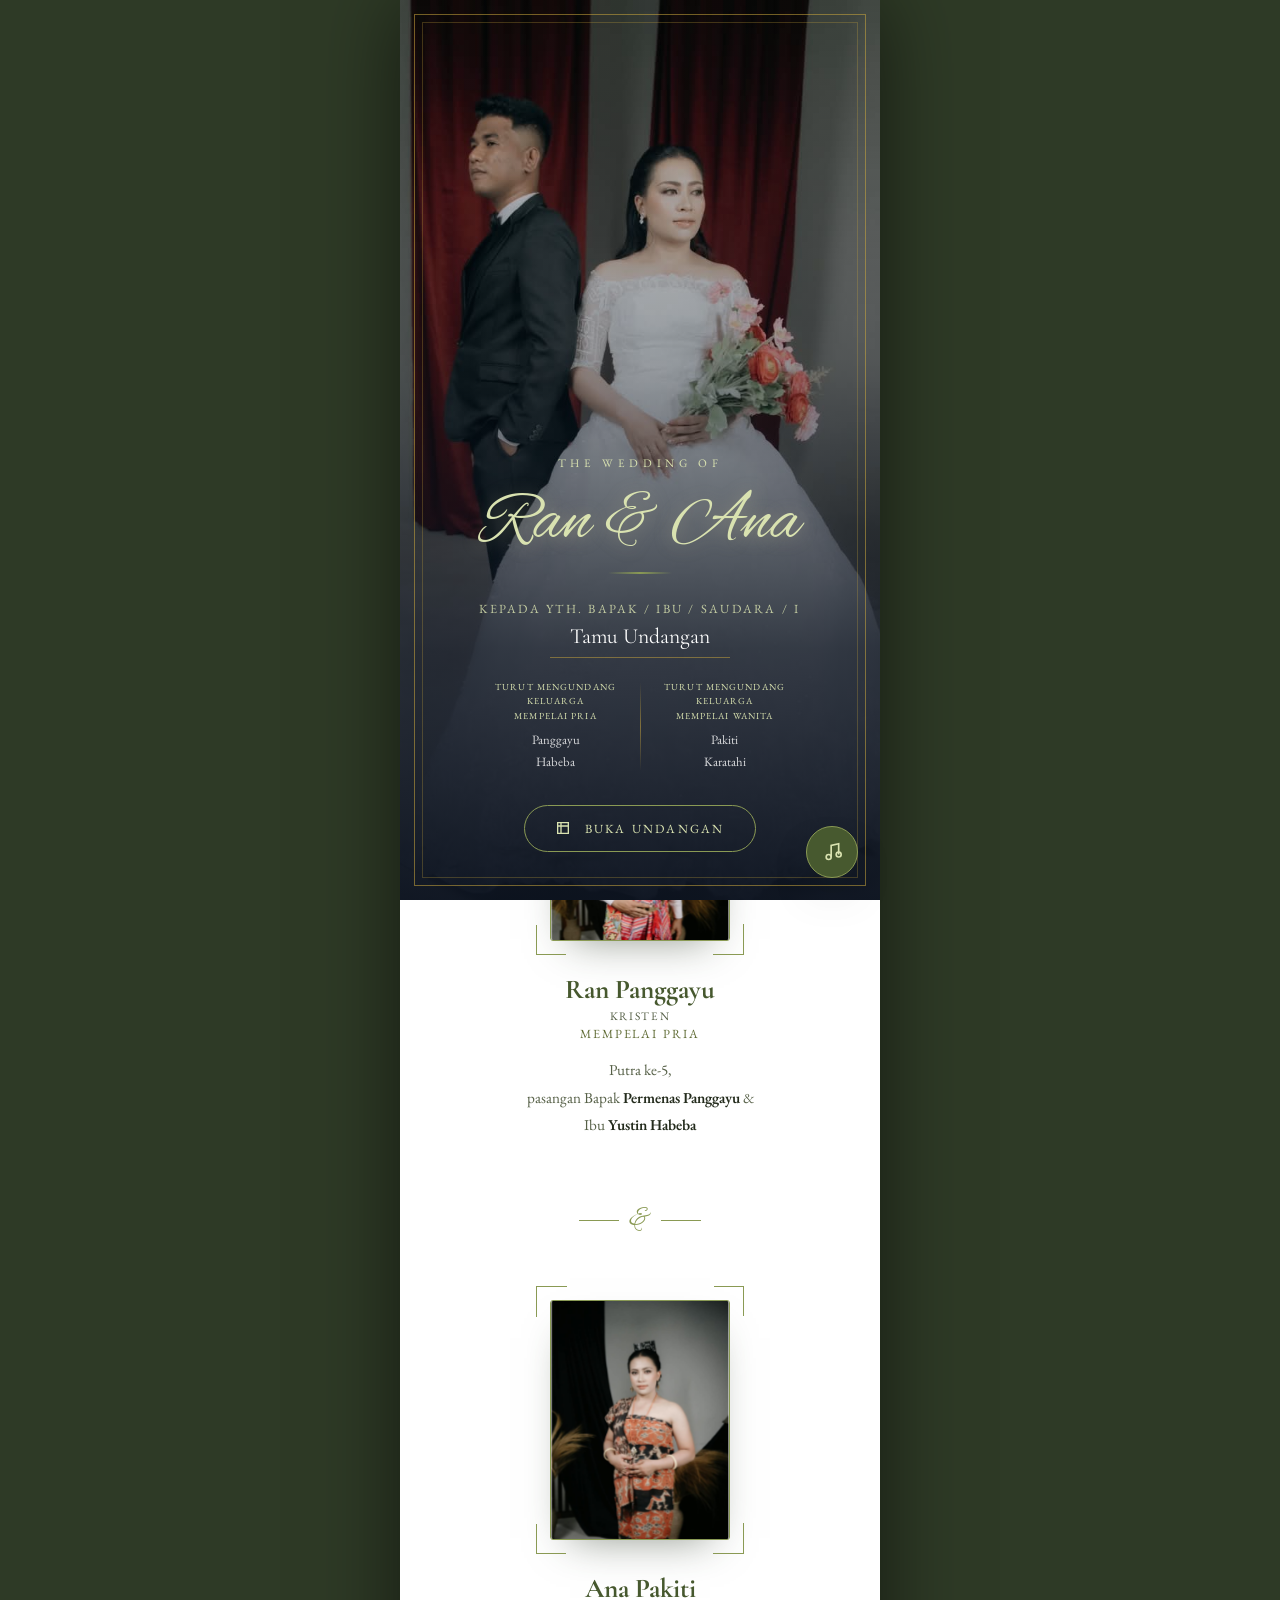
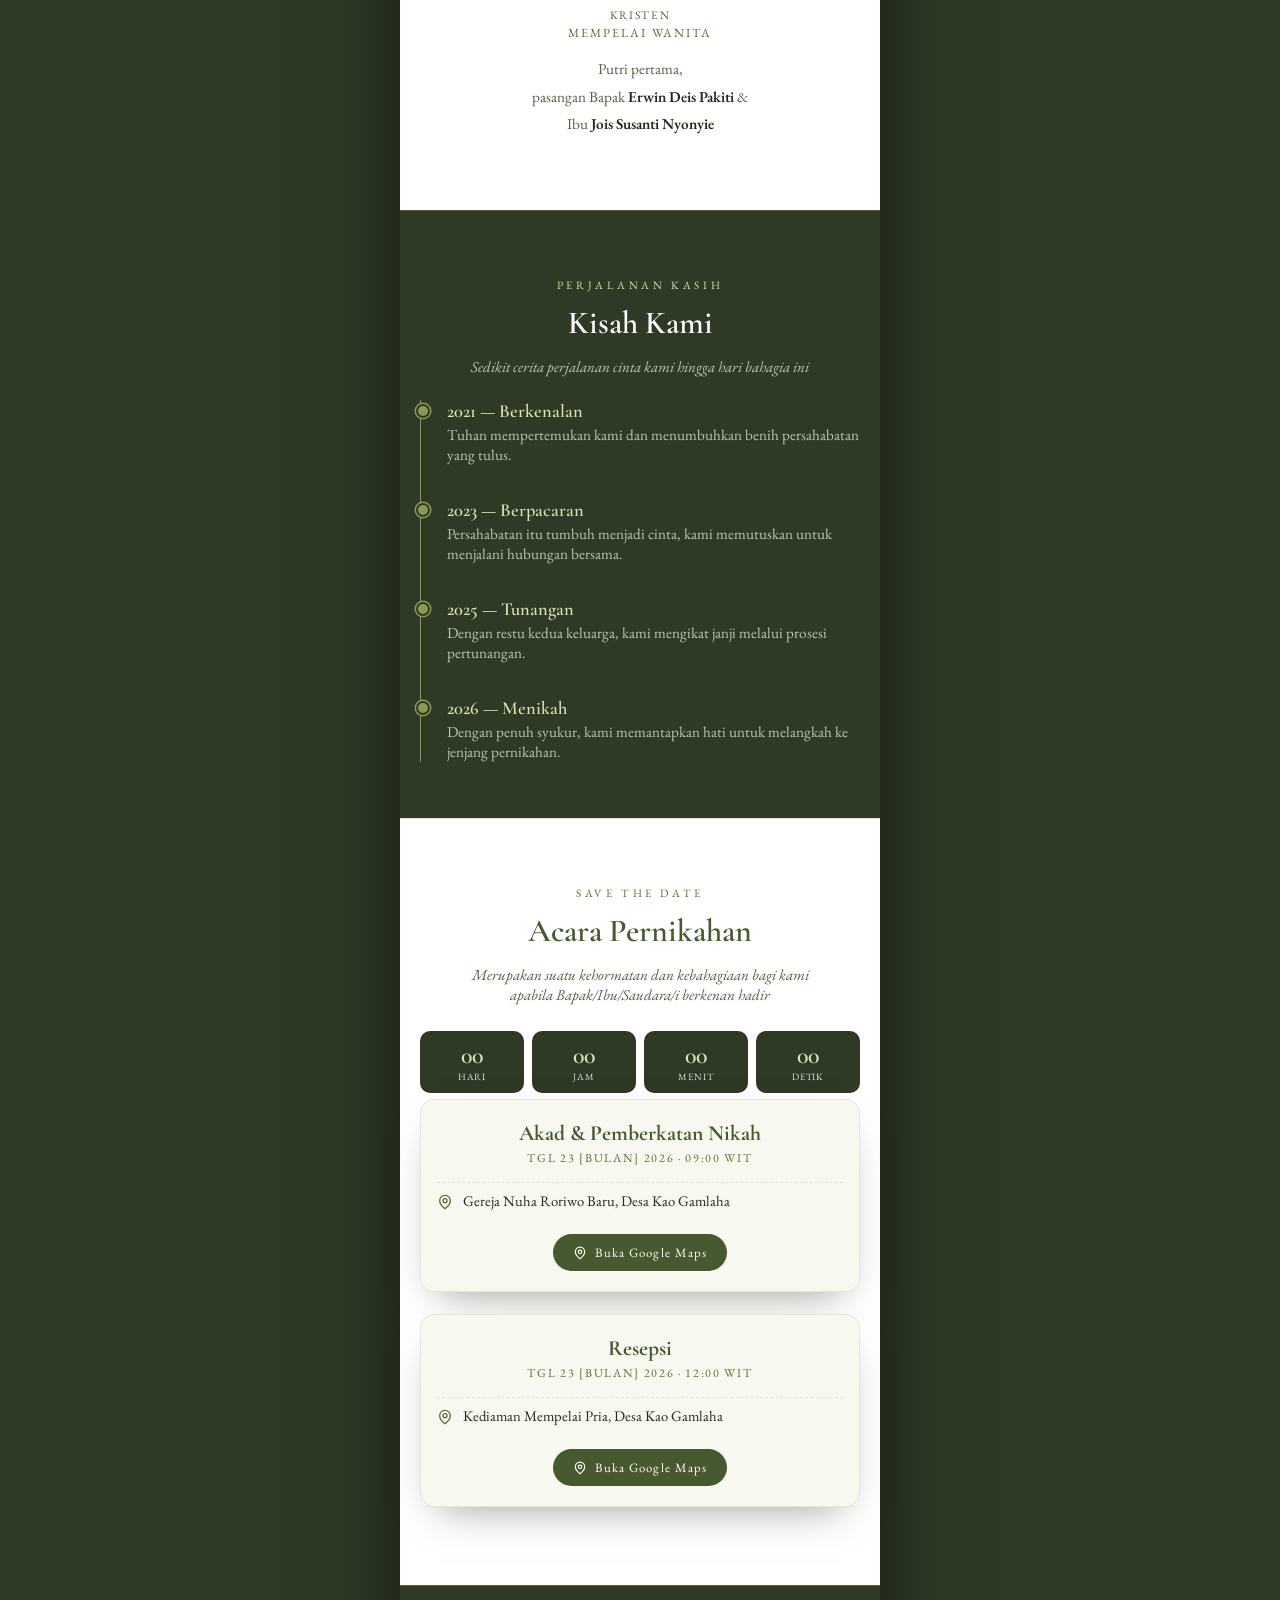
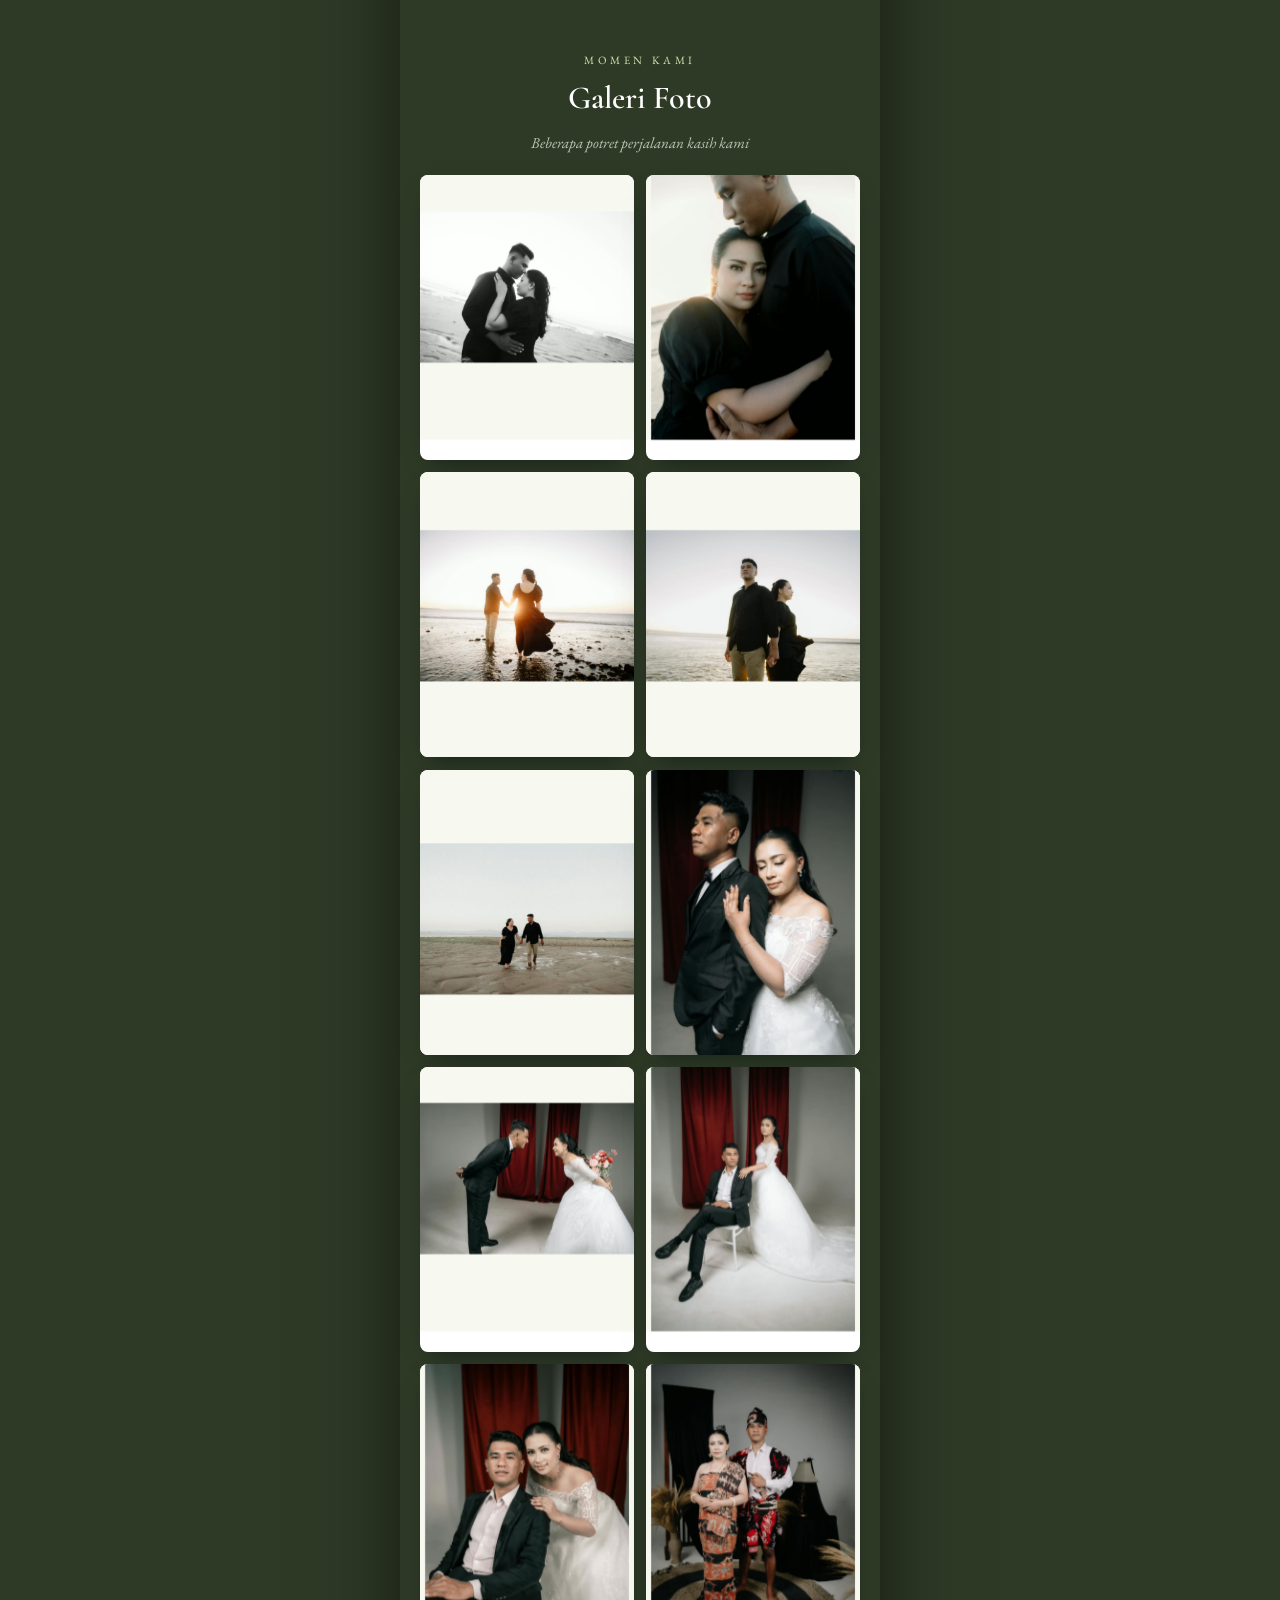
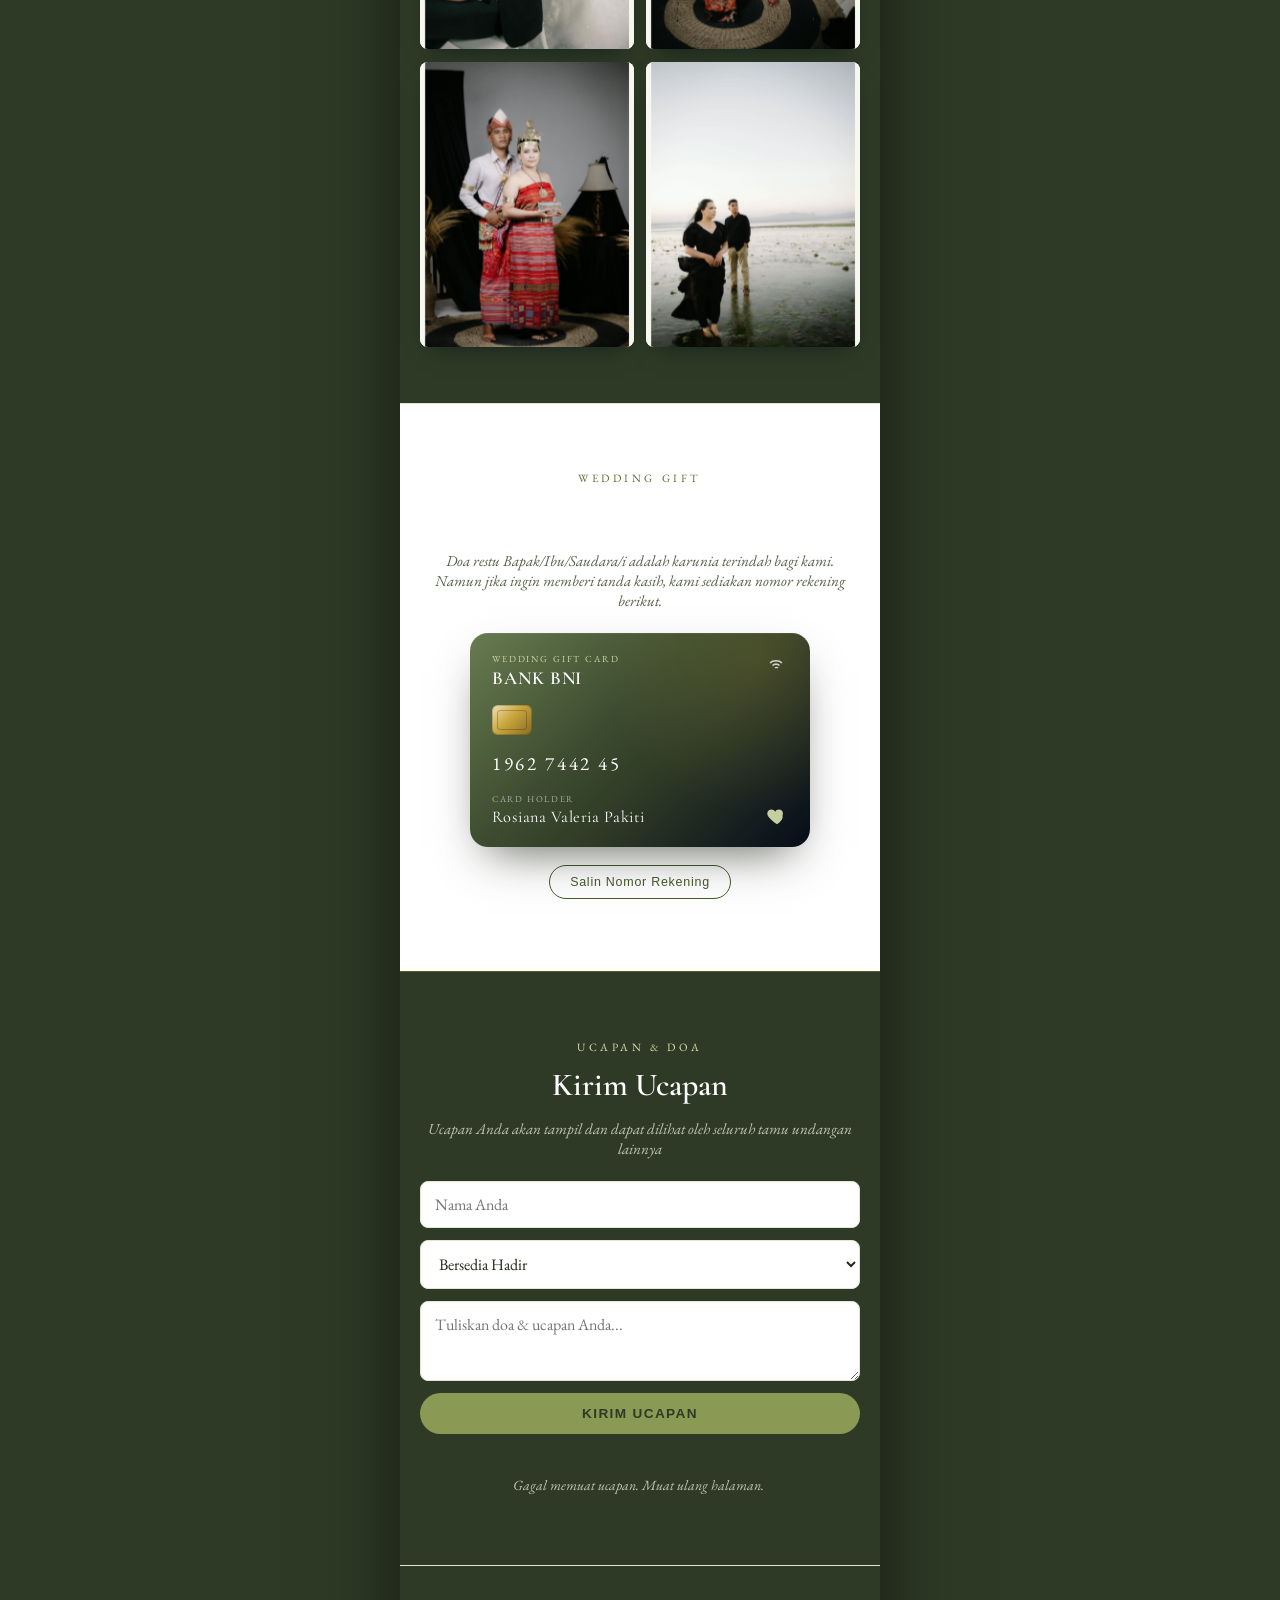
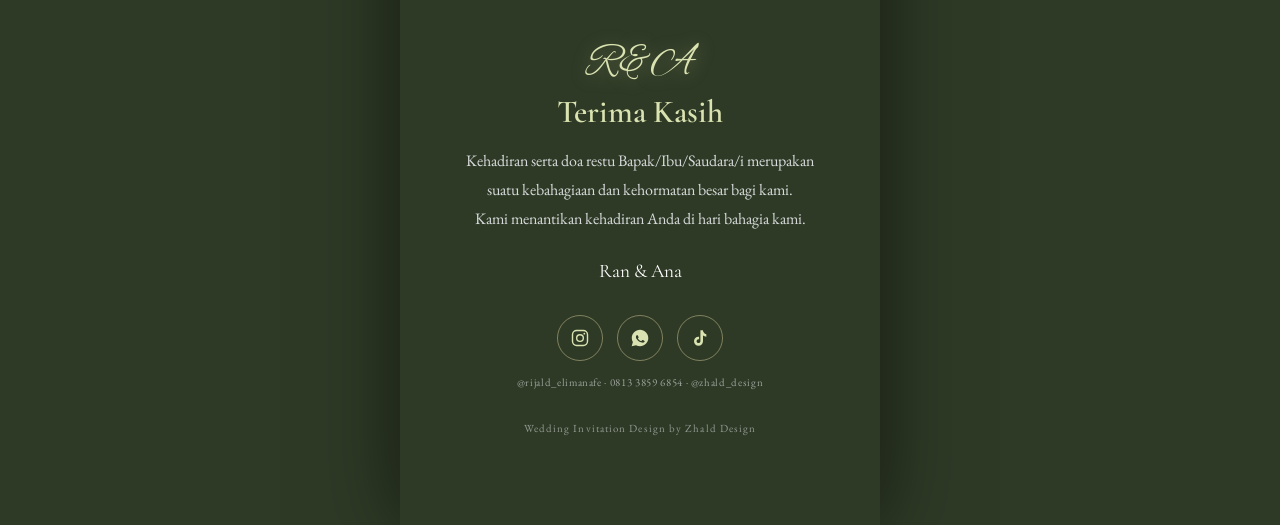
==== index.html @ 643b8c8d "Add files via upload" ====
<!DOCTYPE html>
<html lang="id">
<head>
<meta charset="UTF-8">
<meta name="viewport" content="width=device-width, initial-scale=1, maximum-scale=1">
<title>The Wedding of Ran &amp; Ana</title>
<meta name="description" content="Undangan Pernikahan Digital Ran Panggayu &amp; Ana Pakiti">
<link rel="preconnect" href="https://fonts.googleapis.com">
<link rel="preconnect" href="https://fonts.gstatic.com" crossorigin>
<link href="https://fonts.googleapis.com/css2?family=Cormorant+Garamond:wght@500;600;700&family=EB+Garamond:ital,wght@0,400;0,500;1,400&family=Alex+Brush&display=swap" rel="stylesheet">
<link rel="stylesheet" href="style.css">
</head>
<body class="locked">

  <!-- ============ SNOW OVERLAY ============ -->
  <canvas id="snow-canvas"></canvas>

  <!-- ============ CURTAIN ============ -->
  <div class="curtain-panel" id="curtain-left"></div>
  <div class="curtain-panel" id="curtain-right"></div>

  <!-- ============ COVER / OPENING SCREEN ============ -->
  <div id="cover">
    <div class="cover-scrim"></div>
    <div class="cover-inner">
      <div class="cover-eyebrow">The Wedding Of</div>
      <div class="cover-monogram">Ran &amp; Ana</div>
      <div class="hairline"></div>
      <div class="cover-guest-label">Kepada Yth. Bapak / Ibu / Saudara / i</div>
      <div class="cover-guest-name" id="guestName">Tamu Undangan</div>

      <div class="cover-family-invite">
        <div class="fam-col">
          <span class="fam-col-title">Turut Mengundang Keluarga<br>Mempelai Pria</span>
          <ol>
            <li>Panggayu</li>
            <li>Habeba</li>
          </ol>
        </div>
        <div class="fam-divider"></div>
        <div class="fam-col">
          <span class="fam-col-title">Turut Mengundang Keluarga<br>Mempelai Wanita</span>
          <ol>
            <li>Pakiti</li>
            <li>Karatahi</li>
          </ol>
        </div>
      </div>

      <button class="btn-open" id="openBtn" type="button">
        <svg width="16" height="16" viewBox="0 0 24 24" fill="none" stroke="currentColor" stroke-width="2"><path d="M4 4h16v16H4z"/><path d="M4 9h16M9 4v16"/></svg>
        Buka Undangan
      </button>
    </div>
  </div>

  <!-- ============ MAIN INVITATION ============ -->
  <audio id="bgMusic" loop preload="auto" playsinline>
    <source src="Richard Marx - Right Here Waiting _ Lirik Terjemahan.mp3" type="audio/mpeg">
  </audio>

  <button id="musicToggle" type="button" aria-label="Putar / jeda musik">
    <svg id="musicIcon" width="20" height="20" viewBox="0 0 24 24" fill="none" stroke="currentColor" stroke-width="2"><circle cx="8" cy="18" r="3"/><path d="M11 18V4l9-2v13"/><circle cx="20" cy="15" r="3"/></svg>
  </button>

  <div class="stage">

    <!-- QUOTE -->
    <section id="quote">
      <div class="cover-monogram reveal">R&amp;A</div>
      <div class="verse-frame reveal reveal-delay-1">
        <p class="verse">"Kasih yang sejati bertumbuh dari kesabaran, dijaga dengan kesetiaan,<br>
        dan dirayakan bersama dalam suka maupun duka."</p>
        <div class="verse-ref">— 1 Korintus 13 (parafrase)</div>
      </div>
    </section>

    <!-- COUPLE -->
    <section id="couple">
      <p class="eyebrow reveal" style="text-align:center">Mempelai</p>
      <h2 class="section-title reveal">Kami Yang Berbahagia</h2>
      <p class="section-kicker reveal reveal-delay-1">Dengan penuh syukur, kami mengundang Bapak/Ibu/Saudara/i<br>untuk hadir merayakan hari kasih kami</p>

      <div class="couple-grid">
        <div class="couple-card reveal">
          <div class="couple-photo-frame corner-frame">
            <span class="cf-tr"></span><span class="cf-bl"></span>
            <div class="couple-photo-inner">
              <img class="couple-photo parallax-img" src="assets/images/Mempelai_Pria.jpg" alt="Foto Ran Panggayu">
            </div>
          </div>
          <h3 class="couple-name">Ran Panggayu</h3>
          <div class="couple-religion">Kristen</div>
          <div class="couple-role">Mempelai Pria</div>
          <p class="couple-meta">
            Putra ke-5,<br>
            pasangan Bapak <b>Permenas Panggayu</b> &amp;<br>
            Ibu <b>Yustin Habeba</b>
          </p>
        </div>

        <div class="couple-divider"><span class="line"></span>&amp;<span class="line"></span></div>

        <div class="couple-card reveal reveal-delay-1">
          <div class="couple-photo-frame corner-frame">
            <span class="cf-tr"></span><span class="cf-bl"></span>
            <div class="couple-photo-inner">
              <img class="couple-photo parallax-img" src="assets/images/Mempelai_Wanita.jpg" alt="Foto Ana Pakiti">
            </div>
          </div>
          <h3 class="couple-name">Ana Pakiti</h3>
          <div class="couple-religion">Kristen</div>
          <div class="couple-role">Mempelai Wanita</div>
          <p class="couple-meta">
            Putri pertama,<br>
            pasangan Bapak <b>Erwin Deis Pakiti</b> &amp;<br>
            Ibu <b>Jois Susanti Nyonyie</b>
          </p>
        </div>
      </div>
    </section>

    <!-- LOVE STORY -->
    <section class="alt" id="story">
      <p class="eyebrow reveal" style="text-align:center">Perjalanan Kasih</p>
      <h2 class="section-title reveal">Kisah Kami</h2>
      <p class="section-kicker reveal reveal-delay-1">Sedikit cerita perjalanan cinta kami hingga hari bahagia ini</p>
      <div class="timeline">
        <div class="timeline-item reveal">
          <div class="timeline-year">2021 — Berkenalan</div>
          <div class="timeline-text">Tuhan mempertemukan kami dan menumbuhkan benih persahabatan yang tulus.</div>
        </div>
        <div class="timeline-item reveal">
          <div class="timeline-year">2023 — Berpacaran</div>
          <div class="timeline-text">Persahabatan itu tumbuh menjadi cinta, kami memutuskan untuk menjalani hubungan bersama.</div>
        </div>
        <div class="timeline-item reveal">
          <div class="timeline-year">2025 — Tunangan</div>
          <div class="timeline-text">Dengan restu kedua keluarga, kami mengikat janji melalui prosesi pertunangan.</div>
        </div>
        <div class="timeline-item reveal">
          <div class="timeline-year">2026 — Menikah</div>
          <div class="timeline-text">Dengan penuh syukur, kami memantapkan hati untuk melangkah ke jenjang pernikahan.</div>
        </div>
      </div>
    </section>

    <!-- EVENTS -->
    <section id="events">
      <p class="eyebrow reveal" style="text-align:center">Save The Date</p>
      <h2 class="section-title reveal">Acara Pernikahan</h2>
      <p class="section-kicker reveal reveal-delay-1">Merupakan suatu kehormatan dan kebahagiaan bagi kami<br>apabila Bapak/Ibu/Saudara/i berkenan hadir</p>

      <div class="countdown" id="countdown">
        <div class="cd-box"><div class="num" id="cd-days">00</div><div class="lbl">Hari</div></div>
        <div class="cd-box"><div class="num" id="cd-hours">00</div><div class="lbl">Jam</div></div>
        <div class="cd-box"><div class="num" id="cd-mins">00</div><div class="lbl">Menit</div></div>
        <div class="cd-box"><div class="num" id="cd-secs">00</div><div class="lbl">Detik</div></div>
      </div>

      <div class="event-card reveal">
        <h3>Akad &amp; Pemberkatan Nikah</h3>
        <div class="event-sub">Tgl 23 [Bulan] 2026 · 09:00 WIT</div>
        <div class="event-row">
          <svg width="16" height="16" viewBox="0 0 24 24" fill="none" stroke="currentColor" stroke-width="2"><path d="M20 10c0 6-8 12-8 12S4 16 4 10a8 8 0 0116 0z"/><circle cx="12" cy="10" r="3"/></svg>
          <span>Gereja Nuha Roriwo Baru, Desa Kao Gamlaha</span>
        </div>
        <a class="btn-maps" id="mapsPemberkatan" href="https://www.google.com/maps/search/?api=1&query=Gereja+Nuha+Roriwo+Baru+Gamlaha" target="_blank" rel="noopener">
          <svg width="14" height="14" viewBox="0 0 24 24" fill="none" stroke="currentColor" stroke-width="2"><path d="M20 10c0 6-8 12-8 12S4 16 4 10a8 8 0 0116 0z"/><circle cx="12" cy="10" r="3"/></svg>
          Buka Google Maps
        </a>
      </div>

      <div class="event-card reveal">
        <h3>Resepsi</h3>
        <div class="event-sub">Tgl 23 [Bulan] 2026 · 12:00 WIT</div>
        <div class="event-row">
          <svg width="16" height="16" viewBox="0 0 24 24" fill="none" stroke="currentColor" stroke-width="2"><path d="M20 10c0 6-8 12-8 12S4 16 4 10a8 8 0 0116 0z"/><circle cx="12" cy="10" r="3"/></svg>
          <span>Kediaman Mempelai Pria, Desa Kao Gamlaha</span>
        </div>
        <a class="btn-maps" id="mapsResepsi" href="https://www.google.com/maps/search/?api=1&query=Desa+Kao+Gamlaha" target="_blank" rel="noopener">
          <svg width="14" height="14" viewBox="0 0 24 24" fill="none" stroke="currentColor" stroke-width="2"><path d="M20 10c0 6-8 12-8 12S4 16 4 10a8 8 0 0116 0z"/><circle cx="12" cy="10" r="3"/></svg>
          Buka Google Maps
        </a>
      </div>
    </section>

    <!-- GALLERY -->
    <section class="alt" id="gallery">
      <p class="eyebrow reveal" style="text-align:center">Momen Kami</p>
      <h2 class="section-title reveal">Galeri Foto</h2>
      <p class="section-kicker reveal reveal-delay-1">Beberapa potret perjalanan kasih kami</p>
      <div class="gallery-grid" id="galleryGrid">
        <!-- populated by script.js from Foto1.jpg .. FotoN.jpg -->
      </div>
    </section>

    <div id="lightbox">
      <button class="lb-close" id="lbClose" aria-label="Tutup">&times;</button>
      <button class="lb-nav lb-prev" id="lbPrev" aria-label="Sebelumnya">&#8249;</button>
      <img id="lbImage" src="" alt="Foto prewedding">
      <button class="lb-nav lb-next" id="lbNext" aria-label="Berikutnya">&#8250;</button>
    </div>

    <!-- GIFT -->
    <section id="gift">
      <p class="eyebrow reveal" style="text-align:center">Wedding Gift</p>
      <h2 class="section-title reveal">Amplop Digital</h2>
      <p class="section-kicker reveal reveal-delay-1">Doa restu Bapak/Ibu/Saudara/i adalah karunia terindah bagi kami.<br>Namun jika ingin memberi tanda kasih, kami sediakan nomor rekening berikut.</p>

      <div class="gift-atm-wrap reveal">
        <div class="atm-card">
          <div class="atm-top">
            <div>
              <div class="atm-label">Wedding Gift Card</div>
              <div class="atm-bank">BANK BNI</div>
            </div>
            <svg class="atm-nfc" width="24" height="24" viewBox="0 0 24 24" fill="none" stroke="currentColor" stroke-width="1.6">
              <path d="M6 8c3-3 9-3 12 0M8.5 10.5c1.8-1.8 5.2-1.8 7 0M11 13c.7-.7 2.3-.7 3 0"/>
            </svg>
          </div>
          <div class="atm-chip"></div>
          <div class="atm-number" id="rekWanita">1962 7442 45</div>
          <div class="atm-bottom">
            <div>
              <div class="atm-holder-label">Card Holder</div>
              <div class="atm-holder-name">Rosiana Valeria Pakiti</div>
            </div>
            <svg class="atm-heart" width="22" height="22" viewBox="0 0 24 24" fill="currentColor">
              <path d="M12 21s-7.5-4.6-10-9.2C.5 8.4 2.3 5 5.8 5c2 0 3.4 1 4.2 2.3C10.8 6 12.2 5 14.2 5c3.5 0 5.3 3.4 3.8 6.8C19.5 16.4 12 21 12 21z"/>
            </svg>
          </div>
        </div>
      </div>
      <div class="gift-copy-wrap">
        <button class="btn-copy" data-copy="1962744245">Salin Nomor Rekening</button>
      </div>
    </section>

    <!-- WISHES -->
    <section class="alt" id="wishes">
      <p class="eyebrow reveal" style="text-align:center">Ucapan &amp; Doa</p>
      <h2 class="section-title reveal">Kirim Ucapan</h2>
      <p class="section-kicker reveal reveal-delay-1">Ucapan Anda akan tampil dan dapat dilihat oleh seluruh tamu undangan lainnya</p>

      <form id="wishForm">
        <input type="text" id="wishName" placeholder="Nama Anda" required maxlength="60">
        <select id="wishStatus">
          <option value="Hadir">Bersedia Hadir</option>
          <option value="Tidak Hadir">Tidak Dapat Hadir</option>
          <option value="Ragu">Masih Ragu</option>
        </select>
        <textarea id="wishMessage" placeholder="Tuliskan doa & ucapan Anda..." required maxlength="500"></textarea>
        <button class="btn-send" type="submit" id="wishSubmitBtn">Kirim Ucapan</button>
      </form>

      <div id="wishList">
        <p class="wish-loading">Memuat ucapan...</p>
      </div>
    </section>

    <!-- CLOSING -->
    <section id="closing">
      <div class="cover-monogram reveal">R&amp;A</div>
      <h2 class="section-title reveal" style="color:var(--gold-bright)">Terima Kasih</h2>
      <p class="reveal">Kehadiran serta doa restu Bapak/Ibu/Saudara/i merupakan<br>
      suatu kebahagiaan dan kehormatan besar bagi kami.<br>
      Kami menantikan kehadiran Anda di hari bahagia kami.</p>
      <div class="closing-family reveal">Ran &amp; Ana</div>

      <div class="social-links reveal">
        <a class="social-btn" href="https://www.instagram.com/rijald_elimanafe" target="_blank" rel="noopener" aria-label="Instagram">
          <svg width="20" height="20" viewBox="0 0 24 24" fill="none" stroke="currentColor" stroke-width="1.7"><rect x="3" y="3" width="18" height="18" rx="5"/><circle cx="12" cy="12" r="4"/><circle cx="17.2" cy="6.8" r="1.1" fill="currentColor" stroke="none"/></svg>
        </a>
        <a class="social-btn" href="https://wa.me/6281338596854" target="_blank" rel="noopener" aria-label="WhatsApp">
          <svg width="20" height="20" viewBox="0 0 24 24" fill="currentColor"><path d="M12.04 2C6.58 2 2.13 6.45 2.13 11.91c0 1.75.46 3.45 1.32 4.95L2 22l5.29-1.39a9.9 9.9 0 004.75 1.21h.01c5.46 0 9.9-4.45 9.9-9.91C21.96 6.45 17.5 2 12.04 2zm5.8 14.14c-.24.68-1.4 1.32-1.93 1.4-.5.08-1.12.11-1.8-.11a10.6 10.6 0 01-1.9-.71c-1.9-.83-3.36-2.35-4.28-3.62-.5-.68-.85-1.5-.85-2.34 0-.82.42-1.5.86-1.94.2-.2.44-.24.6-.24h.44c.15 0 .35-.02.53.42.2.5.68 1.73.74 1.86.06.13.1.28.02.44-.08.16-.13.26-.26.4-.13.13-.27.3-.38.4-.13.13-.27.27-.12.53.15.26.68 1.1 1.46 1.79 1 .89 1.85 1.16 2.11 1.29.26.13.42.11.57-.07.16-.18.68-.79.86-1.06.18-.27.36-.22.6-.13.26.08 1.6.75 1.87.89.26.13.44.2.5.31.06.13.06.71-.18 1.39z"/></svg>
        </a>
        <a class="social-btn" href="https://www.tiktok.com/@zhald_design" target="_blank" rel="noopener" aria-label="TikTok">
          <svg width="20" height="20" viewBox="0 0 24 24" fill="currentColor"><path d="M16.6 5.5c-.7-.7-1.1-1.7-1.1-2.8h-3v13.1c0 1.3-1 2.3-2.3 2.3s-2.3-1-2.3-2.3 1-2.3 2.3-2.3c.2 0 .5 0 .7.1v-3.1c-.2 0-.5-.1-.7-.1-3 0-5.4 2.4-5.4 5.4S7.2 21.2 10.2 21.2s5.4-2.4 5.4-5.4V9.1c1.1.8 2.5 1.3 4 1.3V7.4c-1.1 0-2.1-.5-3-1.9z"/></svg>
        </a>
      </div>
      <div class="social-handle">@rijald_elimanafe · 0813 3859 6854 · @zhald_design</div>

      <div class="credit">Wedding Invitation Design by Zhald Design</div>
    </section>

  </div>

  <script src="script.js"></script>
</body>
</html>
---- style.css ----
/* =========================================================
   THE WEDDING OF RAN & ANA — SAGE GREEN & OLIVE THEME
   Design tokens
   ========================================================= */
:root{
  --navy-deep:     #2E3A26;
  --navy:          #47592F;
  --navy-mid:      #5C7143;
  --navy-line:     #8DA476;
  --navy-soft:     rgba(255,255,255,.08);
  --white:         #FFFFFF;
  --ivory:         #F7F9F1;
  --ivory-line:    #E1E8D2;
  --gold:          #8A9A54;
  --gold-bright:   #D9E2B0;
  --gold-deep:     #5F6B34;
  --ink:           #232B1C;
  --ink-soft:      #566047;
  --on-navy:       #F5F8EC;
  --on-navy-soft:  rgba(245,248,236,.72);
  --shadow:        0 18px 40px -20px rgba(46,58,38,.55);
  --shadow-navy:   0 20px 45px -18px rgba(20,26,14,.7);

  --font-display: 'Cormorant Garamond', serif;
  --font-body:    'EB Garamond', serif;
  --font-script:  'Alex Brush', cursive;

  --card-max: 480px;
}

*{ box-sizing:border-box; }
html{ scroll-behavior:smooth; }

body{
  margin:0;
  font-family:var(--font-body);
  color:var(--ink);
  background:var(--navy-deep);
  -webkit-font-smoothing:antialiased;
  overflow-x:hidden;
}

img{ max-width:100%; display:block; }

.stage{
  max-width:var(--card-max);
  margin:0 auto;
  position:relative;
  background:var(--white);
  min-height:100vh;
  box-shadow:0 0 80px rgba(0,0,0,.55);
}

/* Locks page scroll while cover/curtain is showing */
body.locked{ overflow:hidden; height:100vh; }

/* ---------------------------------------------------------
   Ornamental bits
   --------------------------------------------------------- */
.eyebrow{
  font-family:var(--font-body);
  letter-spacing:.32em;
  text-transform:uppercase;
  font-size:.7rem;
  color:var(--gold-deep);
}
section.alt .eyebrow{ color:var(--gold-bright); }
.hairline{
  width:64px; height:2px; margin:14px auto;
  background:linear-gradient(90deg,transparent,var(--gold),transparent);
}
.corner-frame{
  position:relative;
  padding:14px;
}
.corner-frame::before,
.corner-frame::after,
.corner-frame > .cf-tr,
.corner-frame > .cf-bl{
  content:"";
  position:absolute;
  width:30px; height:30px;
  border:1.5px solid var(--gold);
}
.corner-frame::before{ top:0; left:0; border-right:none; border-bottom:none; }
.corner-frame::after{ bottom:0; right:0; border-left:none; border-top:none; }
.corner-frame .cf-tr{ top:0; right:0; border-left:none; border-bottom:none; }
.corner-frame .cf-bl{ bottom:0; left:0; border-right:none; border-top:none; }

.section-title{
  font-family:var(--font-display);
  font-weight:600;
  font-size:2rem;
  text-align:center;
  color:var(--navy);
  margin:.2em 0;
}
section.alt .section-title{ color:var(--white); }
.section-kicker{
  text-align:center;
  font-family:var(--font-body);
  font-style:italic;
  color:var(--ink-soft);
  font-size:.95rem;
  margin-bottom:1.4rem;
}
section.alt .section-kicker{ color:var(--on-navy-soft); }

section{
  padding:64px 28px;
  position:relative;
  background:var(--white);
  border-top:1px solid var(--ivory-line);
}
section.alt{ background:var(--navy-deep); color:var(--on-navy); border-top:1px solid rgba(201,166,60,.3); }

/* =========================================================
   1. OPENING / COVER
   ========================================================= */
#cover{
  position:fixed; inset:0;
  z-index:60;
  max-width:var(--card-max);
  margin:0 auto;
  background:
    url('assets/images/Latar.jpg') center/cover no-repeat,
    radial-gradient(circle at 50% 20%, var(--navy-mid), var(--navy-deep) 70%);
  color:var(--white);
  display:flex; flex-direction:column; align-items:center; justify-content:flex-end;
  text-align:center;
  padding:40px 30px 56px;
  overflow:hidden;
}
/* darkens the lower portion of the photo so text stays legible */
.cover-scrim{
  position:absolute; inset:0; z-index:1;
  background:linear-gradient(180deg,
    rgba(6,13,26,.18) 0%,
    rgba(6,13,26,.4) 40%,
    rgba(6,13,26,.8) 72%,
    rgba(6,13,26,.94) 100%);
  pointer-events:none;
}
#cover::before{
  content:"";
  position:absolute; inset:14px;
  border:1px solid rgba(201,166,60,.55);
  pointer-events:none;
  z-index:2;
}
#cover::after{
  content:"";
  position:absolute; inset:22px;
  border:1px solid rgba(201,166,60,.28);
  pointer-events:none;
  z-index:2;
}
.cover-inner{ position:relative; z-index:3; }
.cover-eyebrow{
  letter-spacing:.4em; text-transform:uppercase;
  font-size:.72rem; color:var(--gold-bright);
  margin-bottom:18px;
}
.cover-monogram{
  font-family:var(--font-script);
  font-size:4.4rem;
  color:var(--gold-bright);
  line-height:1;
  margin:8px 0 4px;
  text-shadow:0 2px 18px rgba(231,217,166,.35);
}
.cover-names{
  font-family:var(--font-display);
  font-size:1.5rem;
  letter-spacing:.03em;
  margin:6px 0 22px;
}
.cover-guest-label{
  font-size:.78rem; letter-spacing:.18em; text-transform:uppercase;
  color:var(--gold-bright); opacity:.85; margin-top:26px;
}
.cover-family-invite{
  display:flex; justify-content:center; align-items:flex-start; gap:0;
  margin-top:22px;
  font-size:.72rem; color:rgba(255,255,255,.82);
}
.cover-family-invite .fam-col{
  flex:0 1 128px; text-align:center;
}
.cover-family-invite .fam-col-title{
  display:block; font-size:.58rem; letter-spacing:.12em; text-transform:uppercase;
  color:var(--gold-bright); margin-bottom:8px; line-height:1.55;
}
.cover-family-invite ol{
  list-style:none; margin:0; padding:0;
  display:flex; flex-direction:column; gap:4px;
  font-family:var(--font-body); font-size:.8rem; line-height:1.4;
}
.cover-family-invite .fam-divider{
  width:1px; align-self:stretch; margin:2px 20px 0;
  background:linear-gradient(180deg,transparent,rgba(201,166,60,.55),transparent);
}
.cover-guest-name{
  font-family:var(--font-display);
  font-size:1.35rem;
  margin-top:6px;
  padding-bottom:8px;
  border-bottom:1px solid rgba(201,166,60,.5);
  display:inline-block;
  min-width:180px;
}
.btn-open{
  margin-top:34px;
  background:transparent;
  border:1px solid var(--gold);
  color:var(--gold-bright);
  font-family:var(--font-body);
  letter-spacing:.18em;
  text-transform:uppercase;
  font-size:.78rem;
  padding:14px 30px;
  border-radius:999px;
  cursor:pointer;
  transition:background .35s ease, color .35s ease, transform .2s ease;
}
.btn-open:hover{ background:var(--gold); color:var(--navy-deep); }
.btn-open:active{ transform:scale(.97); }
.btn-open svg{ vertical-align:-3px; margin-right:8px; }

/* =========================================================
   2. CURTAIN
   ========================================================= */
.curtain-panel{
  display:none; /* shown only via JS right before the open animation */
  position:fixed; top:0; bottom:0;
  width:50%; max-width:calc(var(--card-max) / 2);
  z-index:70;
  background:
    repeating-linear-gradient(90deg,
      var(--navy-mid) 0 18px,
      var(--navy-deep) 18px 36px);
  box-shadow:inset 0 0 60px rgba(0,0,0,.5);
  transition:transform 1.35s cubic-bezier(.77,0,.18,1);
  pointer-events:none;
}
.curtain-panel::after{
  content:"";
  position:absolute; left:0; right:0; bottom:0; height:26px;
  background:
    linear-gradient(180deg, var(--gold-deep), var(--gold));
  clip-path:polygon(0 0,4% 100%,8% 0,12% 100%,16% 0,20% 100%,24% 0,28% 100%,32% 0,36% 100%,40% 0,44% 100%,48% 0,52% 100%,56% 0,60% 100%,64% 0,68% 100%,72% 0,76% 100%,80% 0,84% 100%,88% 0,92% 100%,96% 0,100% 100%,100% 0);
}
#curtain-left{ left:calc(50% - min(50%, var(--card-max) / 2)); }
#curtain-right{ right:calc(50% - min(50%, var(--card-max) / 2)); }
body.curtain-open #curtain-left{ transform:translateX(-102%); }
body.curtain-open #curtain-right{ transform:translateX(102%); }

/* =========================================================
   3. SNOW OVERLAY
   ========================================================= */
#snow-canvas{
  position:fixed; inset:0;
  z-index:45;
  pointer-events:none;
  max-width:var(--card-max);
  margin:0 auto;
}

/* =========================================================
   4. QUOTE / HERO INTRO
   ========================================================= */
#quote{
  text-align:center;
  background:linear-gradient(180deg,var(--navy-deep),var(--navy));
  color:var(--white);
  padding:70px 32px;
}
#quote .verse-frame{
  position:relative; padding:30px 14px; margin-top:6px;
}
#quote .verse-frame::before,
#quote .verse-frame::after{
  content:""; position:absolute; width:26px; height:26px; border:1.5px solid var(--gold);
}
#quote .verse-frame::before{ top:0; left:0; border-right:none; border-bottom:none; }
#quote .verse-frame::after{ bottom:0; right:0; border-left:none; border-top:none; }
#quote .verse{
  font-family:var(--font-display);
  font-size:1.4rem;
  line-height:1.7;
  font-style:italic;
}
#quote .verse-ref{
  margin-top:14px;
  letter-spacing:.15em;
  text-transform:uppercase;
  font-size:.72rem;
  color:var(--gold-bright);
}
#quote .cover-monogram{ font-size:2.6rem; margin-bottom:14px; }

/* =========================================================
   5. COUPLE SECTION
   ========================================================= */
.couple-grid{
  display:flex; flex-direction:column; gap:48px;
  margin-top:8px;
}
.couple-card{ text-align:center; }
.couple-photo-frame{
  width:208px; margin:0 auto 18px;
}
.couple-photo-inner{
  aspect-ratio:3/4;
  background:var(--ivory);
  border-radius:3px;
  overflow:hidden;
  border:1px solid var(--gold);
  box-shadow:var(--shadow);
}
.couple-photo{
  width:100%; height:100%;
  object-fit:contain;
  object-position:center;
  background:var(--ivory);
}
.couple-name{
  font-family:var(--font-display);
  font-size:1.7rem;
  color:var(--navy);
  margin:0 0 2px;
}
.couple-religion{
  font-size:.72rem; letter-spacing:.14em; text-transform:uppercase;
  color:var(--ink-soft); margin-bottom:2px;
}
.couple-role{
  font-size:.78rem; letter-spacing:.16em; text-transform:uppercase;
  color:var(--gold-deep); margin-bottom:14px;
}
.couple-meta{
  font-size:.95rem; color:var(--ink-soft); line-height:1.8;
}
.couple-meta b{ color:var(--ink); font-weight:600; }
.couple-divider{
  display:flex; align-items:center; justify-content:center;
  gap:10px; color:var(--gold);
  font-family:var(--font-script); font-size:1.8rem;
}
.couple-divider .line{ width:40px; height:1px; background:var(--gold); }

/* =========================================================
   6. LOVE STORY / TIMELINE  (on navy background)
   ========================================================= */
.timeline{
  position:relative;
  margin-top:20px;
  padding-left:26px;
  border-left:1.5px solid var(--gold);
}
.timeline-item{ position:relative; padding-bottom:34px; }
.timeline-item:last-child{ padding-bottom:0; }
.timeline-item::before{
  content:"";
  position:absolute; left:-31.5px; top:4px;
  width:10px; height:10px; border-radius:50%;
  background:var(--gold); border:2px solid var(--navy-deep);
  box-shadow:0 0 0 1.5px var(--gold);
}
.timeline-year{
  font-family:var(--font-display);
  font-size:1.15rem; color:var(--gold-bright); font-weight:600;
}
.timeline-text{ color:var(--on-navy-soft); font-size:.95rem; margin-top:3px; }

/* =========================================================
   7. EVENTS / ACARA
   ========================================================= */
.event-card{
  background:var(--ivory);
  border:1px solid var(--ivory-line);
  border-radius:14px;
  padding:26px 22px;
  margin-bottom:22px;
  text-align:center;
  box-shadow:var(--shadow);
}
.event-card h3{
  font-family:var(--font-display);
  color:var(--navy);
  font-size:1.35rem;
  margin:0 0 4px;
}
.event-card .event-sub{
  font-size:.75rem; letter-spacing:.14em; text-transform:uppercase;
  color:var(--gold-deep); margin-bottom:16px;
}
.event-row{
  display:flex; align-items:flex-start; gap:10px;
  text-align:left; font-size:.92rem; color:var(--ink);
  padding:8px 0;
  border-top:1px dashed var(--ivory-line);
}
.event-row:first-of-type{ border-top:none; }
.event-row svg{ flex:0 0 auto; margin-top:3px; color:var(--gold-deep); }
.btn-maps{
  display:inline-flex; align-items:center; gap:8px;
  margin-top:16px;
  background:var(--navy); color:var(--white);
  text-decoration:none;
  font-size:.8rem; letter-spacing:.08em;
  padding:10px 20px; border-radius:999px;
}

.countdown{
  display:flex; justify-content:center; gap:12px;
  margin:26px 0 6px;
}
.cd-box{
  background:var(--navy-deep); color:var(--white);
  border-radius:10px; padding:12px 10px; min-width:60px;
  text-align:center;
}
.cd-box .num{ font-family:var(--font-display); font-size:1.5rem; font-weight:600; color:var(--gold-bright); }
.cd-box .lbl{ font-size:.6rem; letter-spacing:.1em; text-transform:uppercase; opacity:.85; }

/* =========================================================
   8. GALLERY  (on navy background — framed, no-crop photos)
   ========================================================= */
.gallery-grid{
  display:grid; grid-template-columns:repeat(2,1fr);
  gap:12px; margin-top:10px;
}
.photo-frame{
  aspect-ratio:3/4;
  background:var(--white);
  border-radius:8px;
  padding:6px;
  cursor:pointer;
  box-shadow:0 10px 24px -12px rgba(4,10,22,.6);
  transition:transform .3s ease;
}
.photo-frame:hover{ transform:translateY(-3px); }
.photo-frame img{
  width:100%; height:100%;
  object-fit:contain;
  object-position:center;
  border-radius:3px;
  background:var(--ivory);
}

#lightbox{
  position:fixed; inset:0; z-index:80;
  background:rgba(4,9,20,.94);
  display:none; align-items:center; justify-content:center;
  padding:20px;
}
#lightbox.show{ display:flex; }
#lightbox img{ max-height:80vh; max-width:100%; object-fit:contain; border-radius:6px; box-shadow:0 20px 60px rgba(0,0,0,.6); }
#lightbox .lb-close{
  position:absolute; top:22px; right:22px;
  color:var(--gold-bright); font-size:1.8rem; cursor:pointer; line-height:1;
  background:none; border:none;
}
#lightbox .lb-nav{
  position:absolute; top:50%; transform:translateY(-50%);
  background:none; border:none; color:var(--gold-bright);
  font-size:2rem; cursor:pointer; padding:10px;
}
#lightbox .lb-prev{ left:6px; }
#lightbox .lb-next{ right:6px; }

/* =========================================================
   9. GIFT / AMPLOP DIGITAL — realistic ATM / bank card
   ========================================================= */
.gift-atm-wrap{
  max-width:340px; margin:0 auto 18px; perspective:1000px;
}
.atm-card{
  position:relative;
  aspect-ratio:85.6/54;
  border-radius:18px;
  padding:20px 22px;
  background:
    radial-gradient(circle at 85% 12%, rgba(201,166,60,.16), transparent 45%),
    linear-gradient(135deg, var(--navy-mid) 0%, var(--navy-deep) 60%, #050c1a 100%);
  color:var(--white);
  box-shadow:var(--shadow-navy), inset 0 1px 0 rgba(255,255,255,.07);
  overflow:hidden;
  display:flex; flex-direction:column; justify-content:space-between;
}
.atm-card::before{
  content:"";
  position:absolute; top:-70%; left:-25%; width:75%; height:240%;
  background:linear-gradient(120deg, rgba(255,255,255,.13), transparent 60%);
  transform:rotate(18deg);
  pointer-events:none;
}
.atm-top{ display:flex; justify-content:space-between; align-items:flex-start; position:relative; z-index:1; }
.atm-label{ font-size:.58rem; letter-spacing:.2em; text-transform:uppercase; color:var(--gold-bright); opacity:.9; }
.atm-bank{ font-family:var(--font-display); font-size:1.15rem; font-weight:600; letter-spacing:.05em; margin-top:2px; }
.atm-nfc{ opacity:.75; margin-top:2px; }
.atm-chip{
  width:40px; height:30px; border-radius:6px; margin:14px 0 8px;
  background:linear-gradient(135deg,#F0E3B8,#C9A63C 45%,#8A6A22);
  position:relative; z-index:1;
  box-shadow:inset 0 0 0 1px rgba(0,0,0,.18);
}
.atm-chip::before{
  content:""; position:absolute; inset:5px;
  border:1px solid rgba(0,0,0,.22); border-radius:3px;
}
.atm-number{
  font-family:var(--font-body); font-size:1.18rem; letter-spacing:.14em;
  margin:6px 0 16px; position:relative; z-index:1;
}
.atm-bottom{ display:flex; justify-content:space-between; align-items:flex-end; position:relative; z-index:1; }
.atm-holder-label{ font-size:.56rem; letter-spacing:.18em; text-transform:uppercase; color:rgba(255,255,255,.55); }
.atm-holder-name{ font-family:var(--font-display); font-size:1.02rem; letter-spacing:.03em; margin-top:2px; }
.atm-heart{ color:var(--gold-bright); opacity:.9; }
.gift-owner{ text-align:center; font-size:.88rem; color:var(--ink-soft); margin-bottom:14px; }
.gift-copy-wrap{ text-align:center; margin-bottom:16px; }

.btn-copy{
  border:1px solid var(--navy); background:transparent; color:var(--navy);
  padding:9px 20px; border-radius:999px; font-size:.78rem; cursor:pointer;
  letter-spacing:.06em; transition:.25s;
}
.btn-copy:hover{ background:var(--navy); color:var(--white); }
.btn-copy.copied{ background:var(--gold); border-color:var(--gold); color:var(--navy-deep); }

/* =========================================================
   10. UCAPAN & DOA (WISHES)  (on navy background)
   ========================================================= */
#wishForm{ display:flex; flex-direction:column; gap:12px; margin-top:10px; }
.wish-notice{
  background:rgba(201,166,60,.14); border:1px solid var(--gold);
  color:var(--gold-bright); font-size:.78rem; line-height:1.5;
  padding:10px 14px; border-radius:8px; margin-bottom:14px;
}
#wishForm input, #wishForm select, #wishForm textarea{
  font-family:var(--font-body);
  border:1px solid var(--ivory-line);
  background:var(--white);
  border-radius:8px;
  padding:12px 14px;
  font-size:.95rem;
  color:var(--ink);
}
#wishForm textarea{ resize:vertical; min-height:80px; }
.btn-send{
  background:var(--gold); color:var(--navy-deep);
  border:none; border-radius:999px; padding:13px;
  font-size:.85rem; letter-spacing:.1em; text-transform:uppercase;
  cursor:pointer; font-weight:600;
}
.btn-send:disabled{ opacity:.6; cursor:progress; }

#wishList{ margin-top:28px; display:flex; flex-direction:column; gap:14px; max-height:420px; overflow-y:auto; padding-right:4px; }
.wish-item{
  background:rgba(255,255,255,.06); border-left:3px solid var(--gold);
  border-radius:6px; padding:14px 16px;
}
.wish-name{ font-weight:600; color:var(--gold-bright); font-family:var(--font-display); font-size:1.1rem; }
.wish-status{ font-size:.68rem; letter-spacing:.08em; text-transform:uppercase; color:var(--on-navy-soft); margin-left:6px; }
.wish-text{ font-size:.9rem; color:var(--on-navy); margin-top:3px; line-height:1.55; }
.wish-empty, .wish-loading{ text-align:center; color:var(--on-navy-soft); font-style:italic; font-size:.88rem; }

/* =========================================================
   11. CLOSING
   ========================================================= */
#closing{
  text-align:center; background:var(--navy-deep); color:var(--white);
  padding:70px 30px 90px;
}
#closing .cover-monogram{ font-size:2.6rem; }
#closing p{ line-height:1.8; color:rgba(245,247,251,.85); }
.closing-family{ margin-top:26px; font-family:var(--font-display); font-size:1.2rem; }

.social-links{
  display:flex; justify-content:center; gap:14px;
  margin-top:32px;
}
.social-btn{
  width:46px; height:46px; border-radius:50%;
  border:1px solid rgba(231,217,166,.45);
  display:flex; align-items:center; justify-content:center;
  color:var(--gold-bright);
  transition:background .25s ease, color .25s ease, transform .2s ease;
  text-decoration:none;
}
.social-btn:hover{ background:var(--gold); color:var(--navy-deep); transform:translateY(-2px); }
.social-handle{
  font-size:.68rem; letter-spacing:.06em; color:rgba(245,247,251,.55);
  margin-top:14px;
}

.credit{
  margin-top:32px; font-size:.68rem; letter-spacing:.1em;
  color:rgba(245,247,251,.5);
}

/* =========================================================
   12. FLOATING MUSIC BUTTON
   ========================================================= */
#musicToggle{
  position:fixed; bottom:22px; right:calc(50% - min(50%, var(--card-max)/2) + 22px);
  z-index:65;
  width:52px; height:52px; border-radius:50%;
  background:var(--navy); border:1px solid var(--gold);
  color:var(--gold-bright);
  display:flex; align-items:center; justify-content:center;
  cursor:pointer; box-shadow:var(--shadow-navy);
  animation:spin 6s linear infinite;
  animation-play-state:paused;
}
#musicToggle.playing{ animation-play-state:running; }
@keyframes spin{ from{ transform:rotate(0);} to{ transform:rotate(360deg);} }

/* =========================================================
   Reduced motion
   ========================================================= */
@media (prefers-reduced-motion:reduce){
  html{ scroll-behavior:auto; }
  .curtain-panel{ transition:none; }
  #musicToggle{ animation:none; }
}

/* =========================================================
   SCROLL ANIMATIONS — Fade-Up + Parallax
   ========================================================= */
.reveal{
  opacity:0;
  transform:translateY(46px);
  transition:opacity .9s cubic-bezier(.16,.84,.44,1), transform .9s cubic-bezier(.16,.84,.44,1);
  will-change:opacity, transform;
}
.reveal.in-view{ opacity:1; transform:translateY(0); }
.reveal-delay-1{ transition-delay:.12s; }
.reveal-delay-2{ transition-delay:.24s; }
.reveal-delay-3{ transition-delay:.36s; }

.couple-photo-inner, .photo-frame{ overflow:hidden; }
.parallax-img{ will-change:transform; transform:scale(1.12); }

@media (prefers-reduced-motion:reduce){
  .reveal{ opacity:1; transform:none; transition:none; }
  .parallax-img{ transform:none; }
}

/* Focus visibility */
a:focus-visible, button:focus-visible, input:focus-visible, textarea:focus-visible, select:focus-visible{
  outline:2px solid var(--gold-bright); outline-offset:2px;
}

/* =========================================================
   RESPONSIVE — fluid type scale + small-screen fixes
   ========================================================= */
.cover-monogram{ font-size:clamp(2.8rem, 14vw, 4.4rem); }
.cover-names{ font-size:clamp(1.15rem, 5.5vw, 1.5rem); }
.section-title{ font-size:clamp(1.5rem, 7vw, 2rem); }
#quote .verse{ font-size:clamp(1.05rem, 4.6vw, 1.4rem); }
.couple-name{ font-size:clamp(1.3rem, 6vw, 1.7rem); }

section{ padding:56px 20px; }
#cover{ padding:32px 22px 48px; }

.countdown{ flex-wrap:wrap; gap:8px; }
.cd-box{ min-width:0; flex:1 1 64px; padding:10px 6px; }
.cd-box .num{ font-size:clamp(1.1rem, 5.5vw, 1.5rem); }

.event-card{ padding:20px 16px; }

#wishForm input, #wishForm select, #wishForm textarea{ font-size:1rem; } /* prevents iOS auto-zoom on focus */

@media (max-width:420px){
  .couple-photo-frame{ width:176px; }
  .cover-guest-name{ font-size:1.15rem; min-width:0; }
  .btn-maps{ font-size:.74rem; padding:9px 16px; }
}

@media (max-width:360px){
  .cover-monogram{ font-size:clamp(2.4rem, 15vw, 3.6rem); }
  .couple-photo-frame{ width:150px; }
  .gallery-grid{ gap:8px; }
  section{ padding:48px 16px; }
  .cover-family-invite{ font-size:.66rem; }
  .cover-family-invite .fam-col{ flex-basis:108px; }
  .cover-family-invite .fam-divider{ margin:2px 12px 0; }
}

/* keep fixed helper elements from ever exceeding the card width on very wide desktop viewports */
#musicToggle{ right:max(22px, calc(50% - min(50%, var(--card-max)/2) + 22px)); }
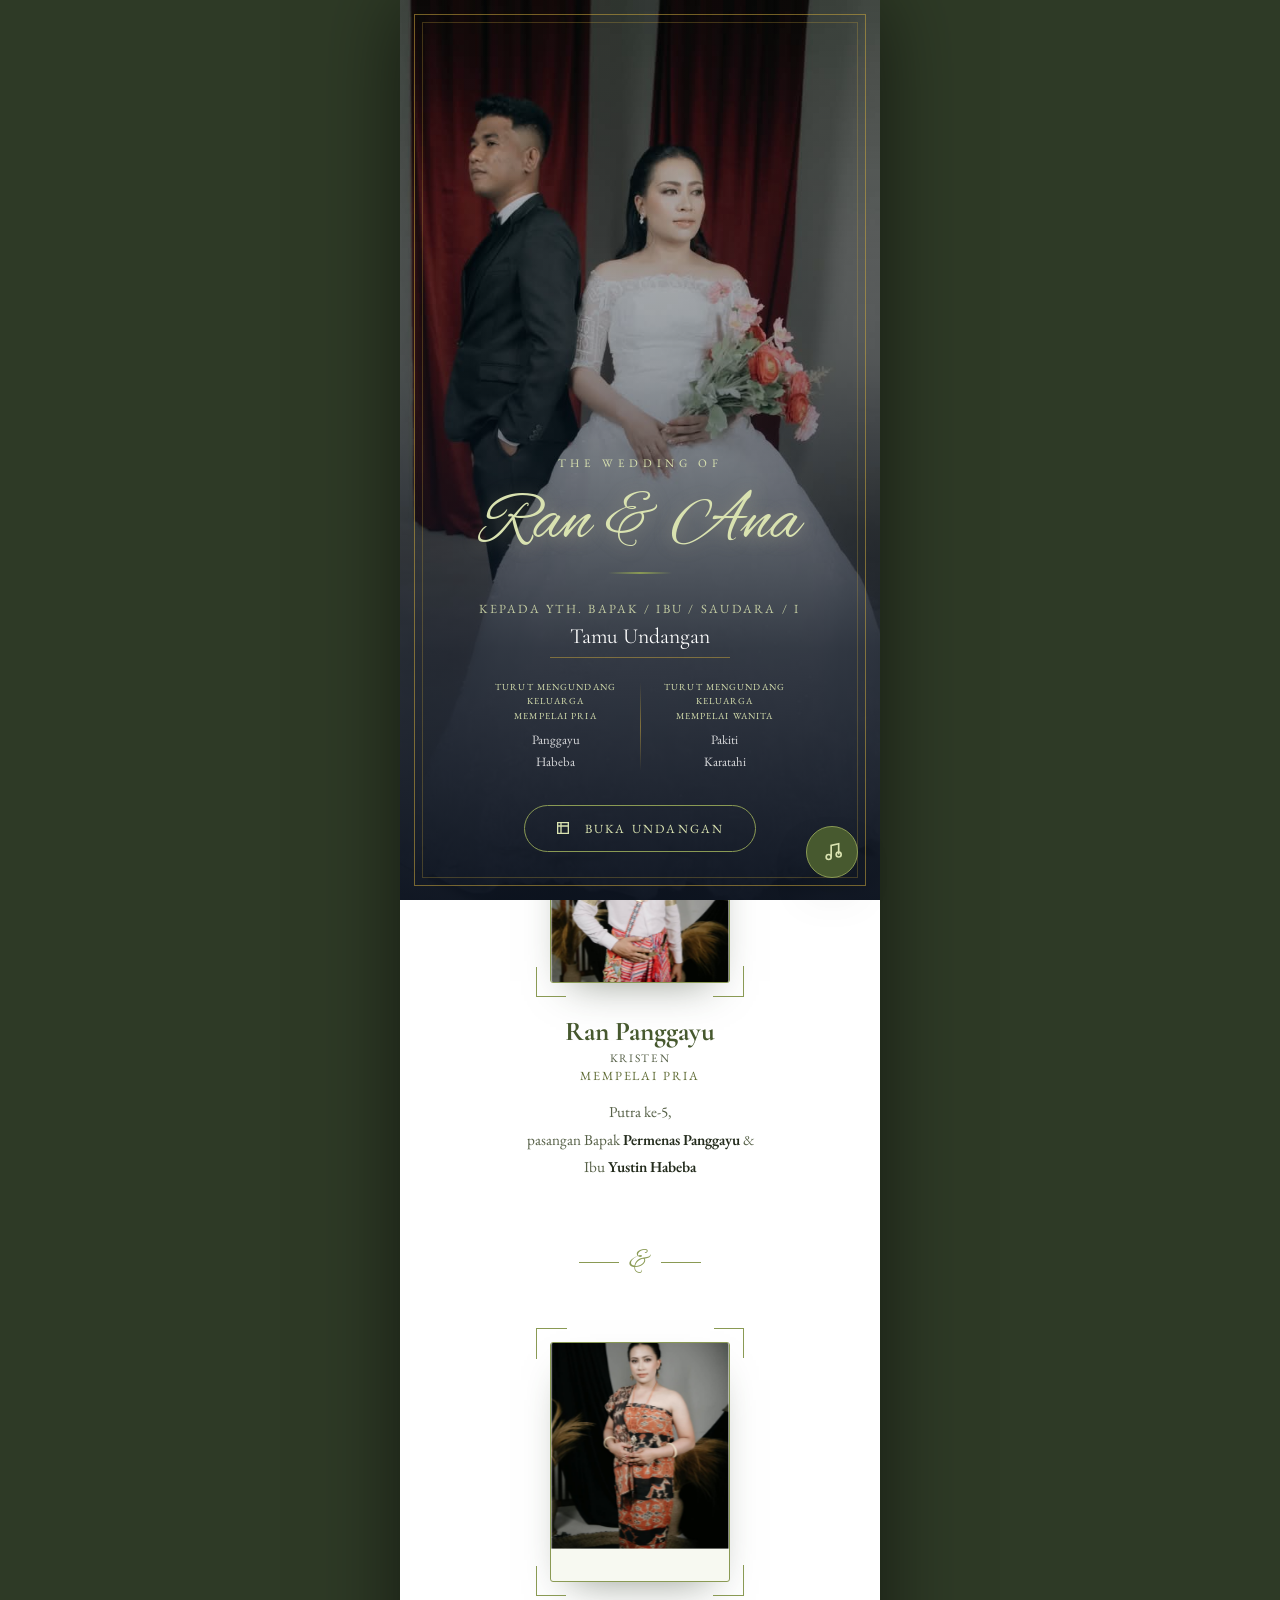
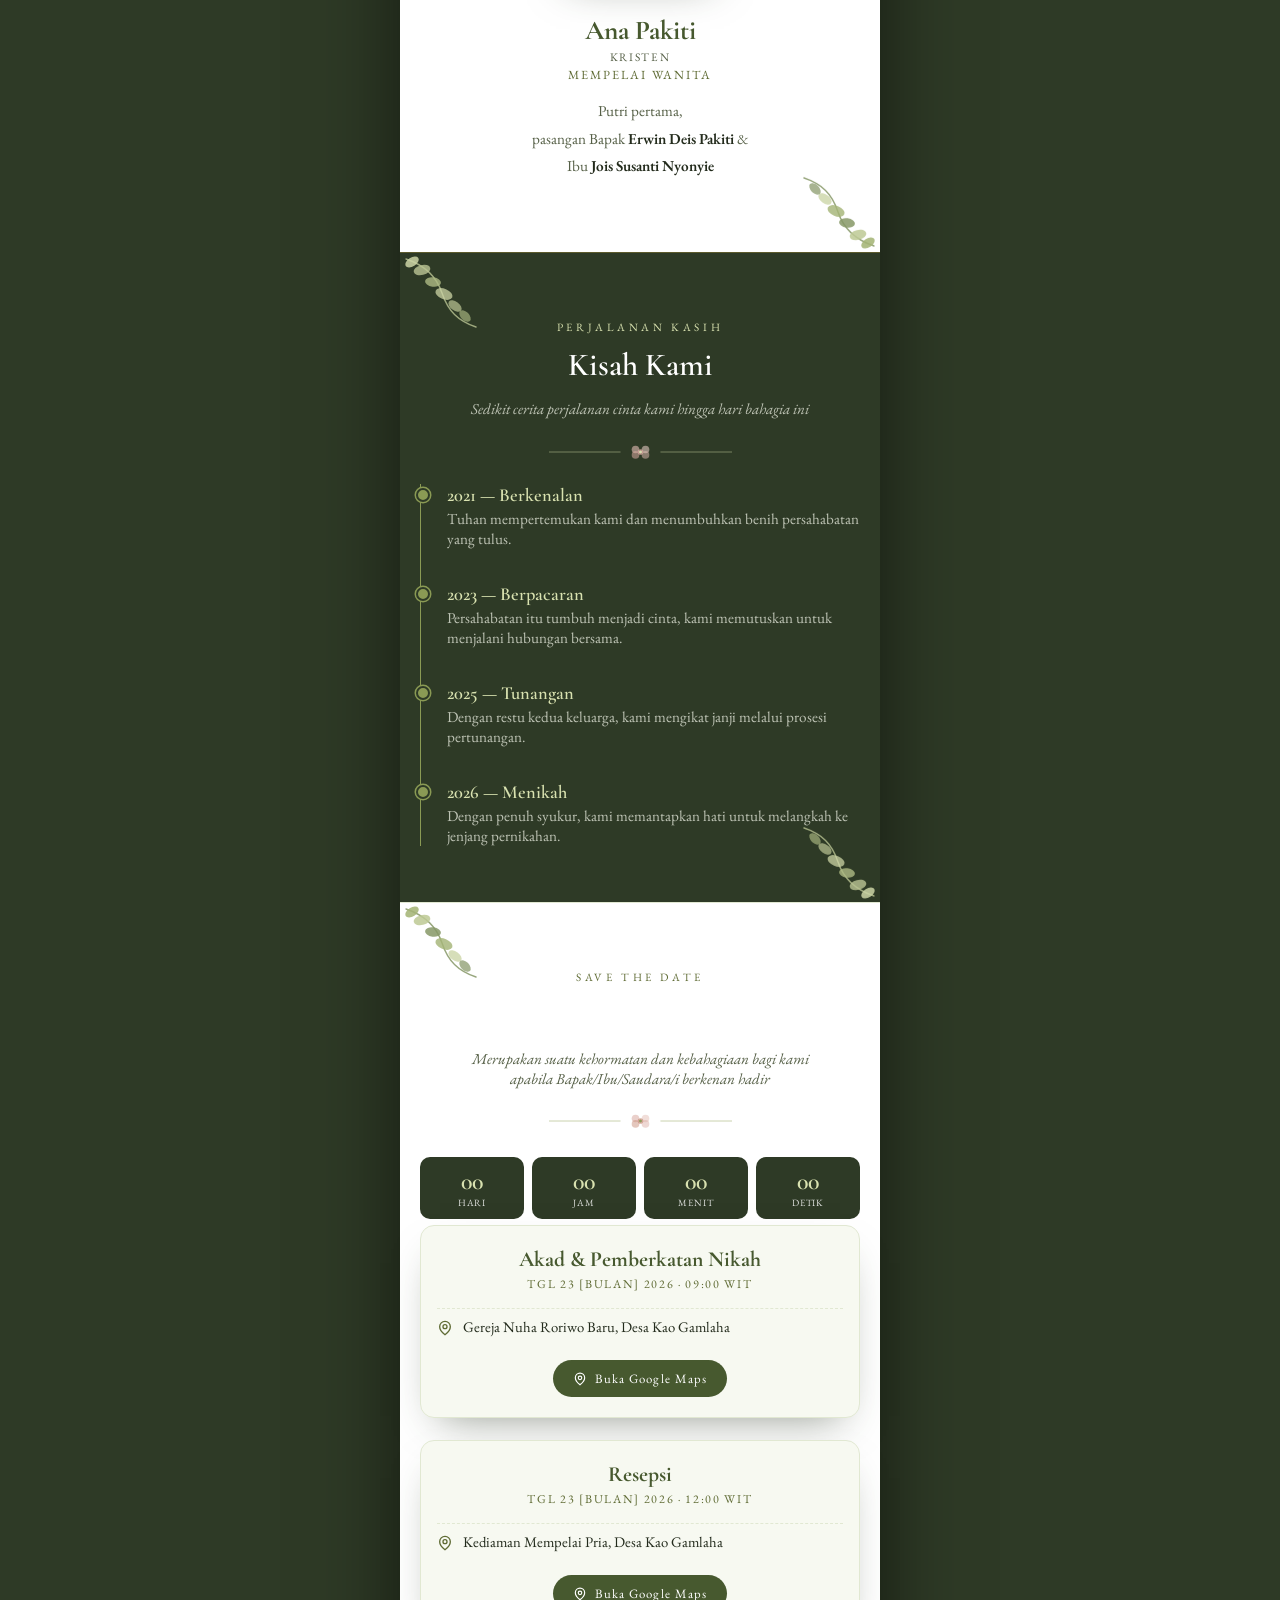
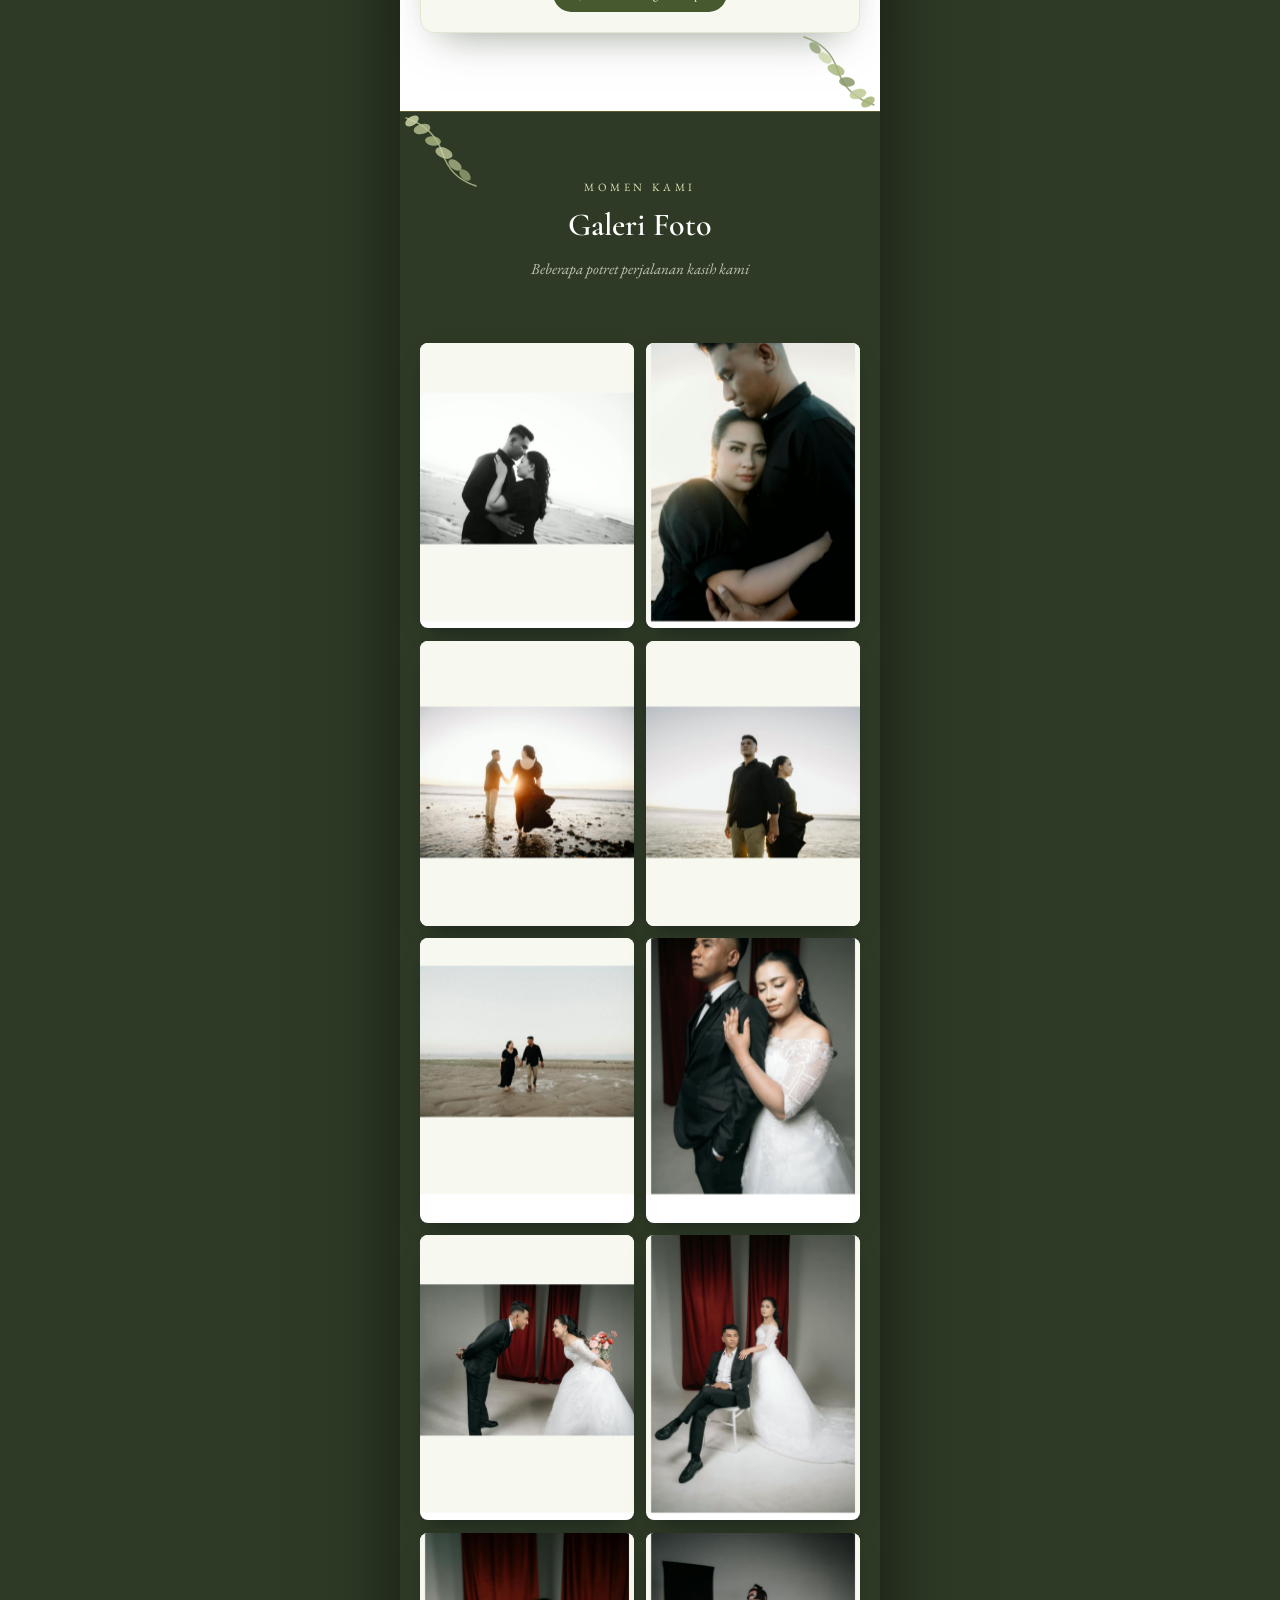
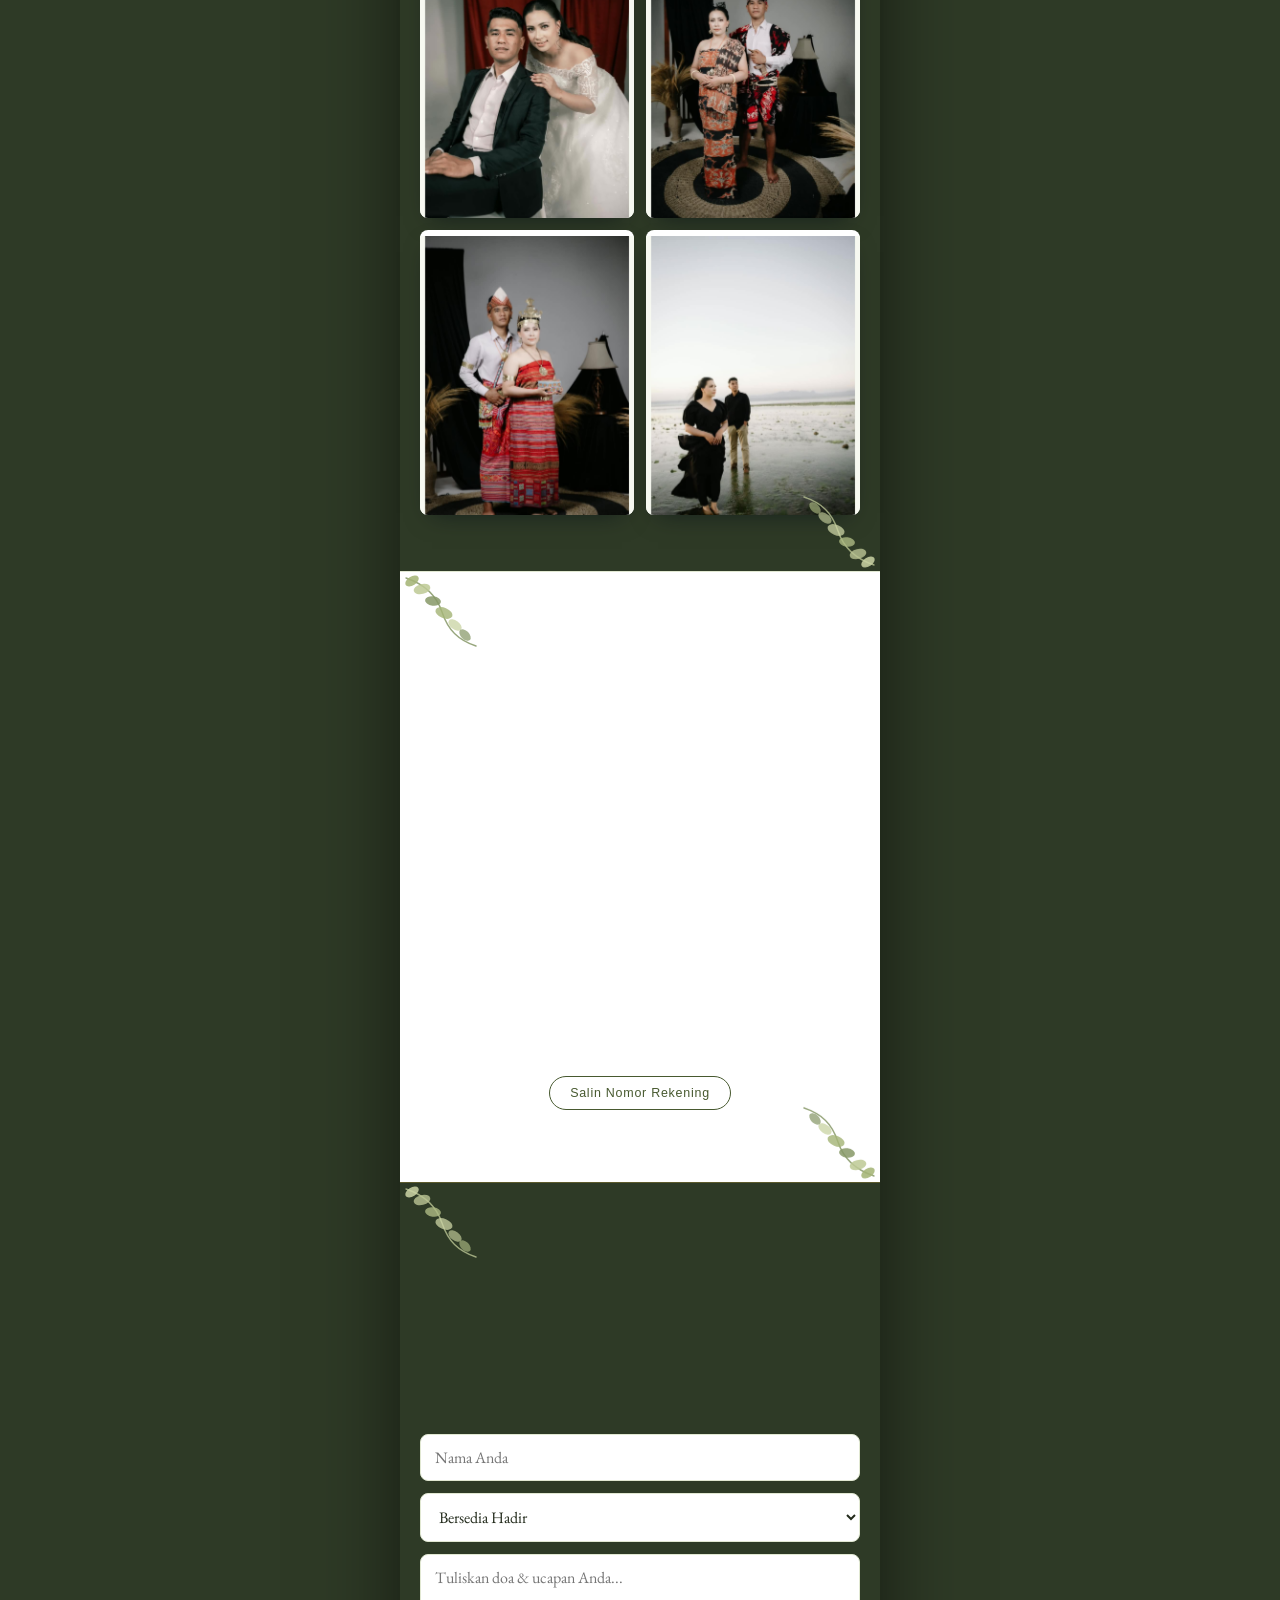
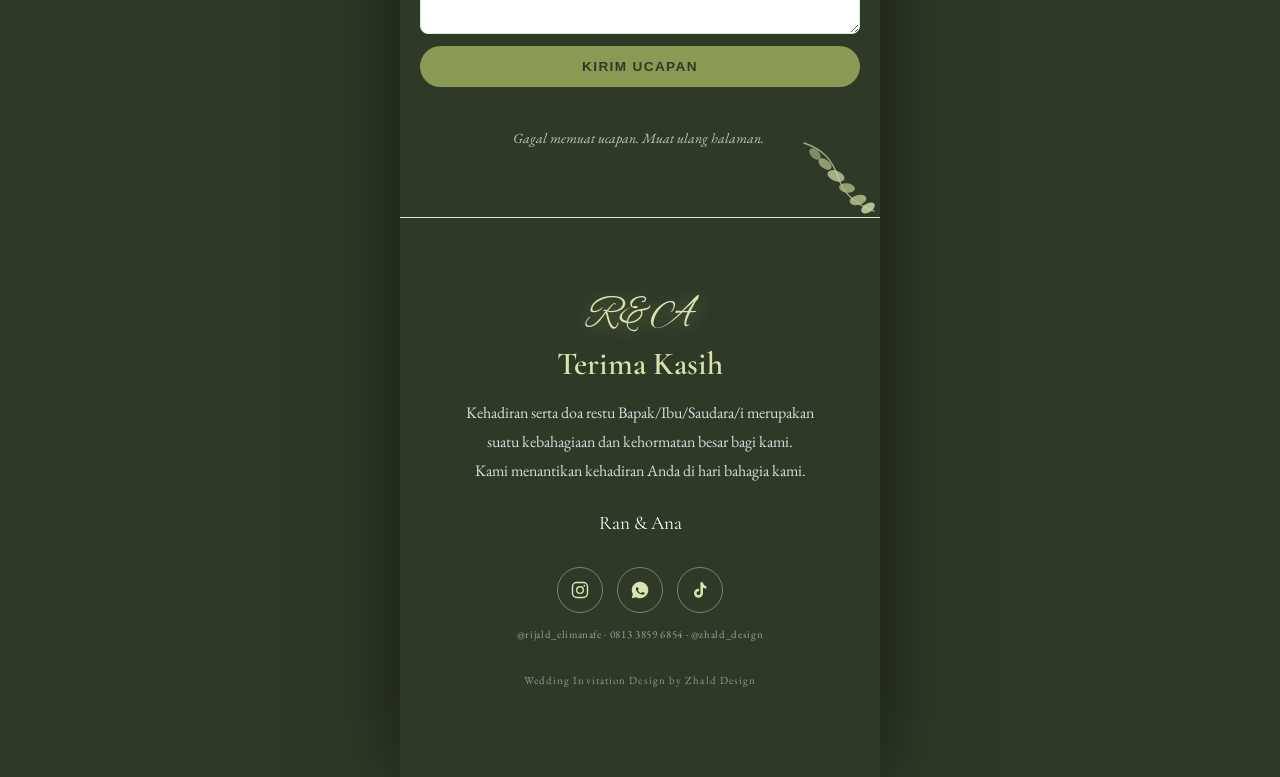
==== commit 276fc4a7: "Add files via upload" ====
--- a/index.html
+++ b/index.html
@@ -76,10 +76,11 @@
     </section>
 
     <!-- COUPLE -->
-    <section id="couple">
+    <section id="couple" class="botanical-frame">
       <p class="eyebrow reveal" style="text-align:center">Mempelai</p>
       <h2 class="section-title reveal">Kami Yang Berbahagia</h2>
       <p class="section-kicker reveal reveal-delay-1">Dengan penuh syukur, kami mengundang Bapak/Ibu/Saudara/i<br>untuk hadir merayakan hari kasih kami</p>
+      <div class="floral-divider reveal"></div>
 
       <div class="couple-grid">
         <div class="couple-card reveal">
@@ -121,10 +122,11 @@
     </section>
 
     <!-- LOVE STORY -->
-    <section class="alt" id="story">
+    <section class="alt botanical-frame" id="story">
       <p class="eyebrow reveal" style="text-align:center">Perjalanan Kasih</p>
       <h2 class="section-title reveal">Kisah Kami</h2>
       <p class="section-kicker reveal reveal-delay-1">Sedikit cerita perjalanan cinta kami hingga hari bahagia ini</p>
+      <div class="floral-divider reveal"></div>
       <div class="timeline">
         <div class="timeline-item reveal">
           <div class="timeline-year">2021 — Berkenalan</div>
@@ -146,10 +148,11 @@
     </section>
 
     <!-- EVENTS -->
-    <section id="events">
+    <section id="events" class="botanical-frame">
       <p class="eyebrow reveal" style="text-align:center">Save The Date</p>
       <h2 class="section-title reveal">Acara Pernikahan</h2>
       <p class="section-kicker reveal reveal-delay-1">Merupakan suatu kehormatan dan kebahagiaan bagi kami<br>apabila Bapak/Ibu/Saudara/i berkenan hadir</p>
+      <div class="floral-divider reveal"></div>
 
       <div class="countdown" id="countdown">
         <div class="cd-box"><div class="num" id="cd-days">00</div><div class="lbl">Hari</div></div>
@@ -186,10 +189,11 @@
     </section>
 
     <!-- GALLERY -->
-    <section class="alt" id="gallery">
+    <section class="alt botanical-frame" id="gallery">
       <p class="eyebrow reveal" style="text-align:center">Momen Kami</p>
       <h2 class="section-title reveal">Galeri Foto</h2>
       <p class="section-kicker reveal reveal-delay-1">Beberapa potret perjalanan kasih kami</p>
+      <div class="floral-divider reveal"></div>
       <div class="gallery-grid" id="galleryGrid">
         <!-- populated by script.js from Foto1.jpg .. FotoN.jpg -->
       </div>
@@ -203,10 +207,11 @@
     </div>
 
     <!-- GIFT -->
-    <section id="gift">
+    <section id="gift" class="botanical-frame">
       <p class="eyebrow reveal" style="text-align:center">Wedding Gift</p>
       <h2 class="section-title reveal">Amplop Digital</h2>
       <p class="section-kicker reveal reveal-delay-1">Doa restu Bapak/Ibu/Saudara/i adalah karunia terindah bagi kami.<br>Namun jika ingin memberi tanda kasih, kami sediakan nomor rekening berikut.</p>
+      <div class="floral-divider reveal"></div>
 
       <div class="gift-atm-wrap reveal">
         <div class="atm-card">
@@ -238,10 +243,11 @@
     </section>
 
     <!-- WISHES -->
-    <section class="alt" id="wishes">
+    <section class="alt botanical-frame" id="wishes">
       <p class="eyebrow reveal" style="text-align:center">Ucapan &amp; Doa</p>
       <h2 class="section-title reveal">Kirim Ucapan</h2>
       <p class="section-kicker reveal reveal-delay-1">Ucapan Anda akan tampil dan dapat dilihat oleh seluruh tamu undangan lainnya</p>
+      <div class="floral-divider reveal"></div>
 
       <form id="wishForm">
         <input type="text" id="wishName" placeholder="Nama Anda" required maxlength="60">
--- a/style.css
+++ b/style.css
@@ -691,3 +691,52 @@
 
 /* keep fixed helper elements from ever exceeding the card width on very wide desktop viewports */
 #musicToggle{ right:max(22px, calc(50% - min(50%, var(--card-max)/2) + 22px)); }
+
+/* =========================================================
+   BOTANICAL FRAME — Sudut Daun Eucalyptus & Pembatas Floral Cat Air
+   ========================================================= */
+.botanical-frame{ position:relative; }
+.botanical-frame::before,
+.botanical-frame::after{
+  content:"";
+  position:absolute;
+  width:min(30vw, 120px); height:min(30vw, 120px);
+  background-repeat:no-repeat;
+  background-size:contain;
+  pointer-events:none;
+  z-index:1;
+  opacity:.92;
+}
+.botanical-frame::before{
+  top:0; left:0;
+  background-image:url("data:image/svg+xml,%3Csvg xmlns='http://www.w3.org/2000/svg' viewBox='0 0 120 120'%3E%3Cpath d='M6 6 C24 12,36 22,42 40 C48 58,58 68,76 74' fill='none' stroke='%237C8F5A' stroke-width='1.4' stroke-linecap='round' opacity='0.85'/%3E%3Cellipse cx='12' cy='9' rx='7.5' ry='4.4' fill='%239DAE6B' opacity='0.88' transform='rotate(-32 12 9)'/%3E%3Cellipse cx='22' cy='17' rx='8.5' ry='5' fill='%23B9C68C' opacity='0.85' transform='rotate(-14 22 17)'/%3E%3Cellipse cx='33' cy='29' rx='8' ry='4.7' fill='%237C8F5A' opacity='0.85' transform='rotate(8 33 29)'/%3E%3Cellipse cx='44' cy='41' rx='9' ry='5.2' fill='%239DAE6B' opacity='0.82' transform='rotate(22 44 41)'/%3E%3Cellipse cx='55' cy='53' rx='7.5' ry='4.4' fill='%23C7D19E' opacity='0.78' transform='rotate(36 55 53)'/%3E%3Cellipse cx='65' cy='63' rx='7' ry='4.2' fill='%237C8F5A' opacity='0.72' transform='rotate(46 65 63)'/%3E%3C/svg%3E");
+}
+.botanical-frame::after{
+  bottom:0; right:0;
+  transform:rotate(180deg);
+  background-image:url("data:image/svg+xml,%3Csvg xmlns='http://www.w3.org/2000/svg' viewBox='0 0 120 120'%3E%3Cpath d='M6 6 C24 12,36 22,42 40 C48 58,58 68,76 74' fill='none' stroke='%237C8F5A' stroke-width='1.4' stroke-linecap='round' opacity='0.85'/%3E%3Cellipse cx='12' cy='9' rx='7.5' ry='4.4' fill='%239DAE6B' opacity='0.88' transform='rotate(-32 12 9)'/%3E%3Cellipse cx='22' cy='17' rx='8.5' ry='5' fill='%23B9C68C' opacity='0.85' transform='rotate(-14 22 17)'/%3E%3Cellipse cx='33' cy='29' rx='8' ry='4.7' fill='%237C8F5A' opacity='0.85' transform='rotate(8 33 29)'/%3E%3Cellipse cx='44' cy='41' rx='9' ry='5.2' fill='%239DAE6B' opacity='0.82' transform='rotate(22 44 41)'/%3E%3Cellipse cx='55' cy='53' rx='7.5' ry='4.4' fill='%23C7D19E' opacity='0.78' transform='rotate(36 55 53)'/%3E%3Cellipse cx='65' cy='63' rx='7' ry='4.2' fill='%237C8F5A' opacity='0.72' transform='rotate(46 65 63)'/%3E%3C/svg%3E");
+}
+/* Varian untuk section berlatar gelap (.alt) — daun dibuat lebih terang agar kontras */
+section.alt.botanical-frame::before{
+  background-image:url("data:image/svg+xml,%3Csvg xmlns='http://www.w3.org/2000/svg' viewBox='0 0 120 120'%3E%3Cpath d='M6 6 C24 12,36 22,42 40 C48 58,58 68,76 74' fill='none' stroke='%23C7D19E' stroke-width='1.4' stroke-linecap='round' opacity='0.8'/%3E%3Cellipse cx='12' cy='9' rx='7.5' ry='4.4' fill='%23D9E2B0' opacity='0.85' transform='rotate(-32 12 9)'/%3E%3Cellipse cx='22' cy='17' rx='8.5' ry='5' fill='%23C7D19E' opacity='0.8' transform='rotate(-14 22 17)'/%3E%3Cellipse cx='33' cy='29' rx='8' ry='4.7' fill='%23B9C68C' opacity='0.8' transform='rotate(8 33 29)'/%3E%3Cellipse cx='44' cy='41' rx='9' ry='5.2' fill='%23D9E2B0' opacity='0.75' transform='rotate(22 44 41)'/%3E%3Cellipse cx='55' cy='53' rx='7.5' ry='4.4' fill='%23C7D19E' opacity='0.7' transform='rotate(36 55 53)'/%3E%3Cellipse cx='65' cy='63' rx='7' ry='4.2' fill='%23B9C68C' opacity='0.65' transform='rotate(46 65 63)'/%3E%3C/svg%3E");
+}
+section.alt.botanical-frame::after{
+  background-image:url("data:image/svg+xml,%3Csvg xmlns='http://www.w3.org/2000/svg' viewBox='0 0 120 120'%3E%3Cpath d='M6 6 C24 12,36 22,42 40 C48 58,58 68,76 74' fill='none' stroke='%23C7D19E' stroke-width='1.4' stroke-linecap='round' opacity='0.8'/%3E%3Cellipse cx='12' cy='9' rx='7.5' ry='4.4' fill='%23D9E2B0' opacity='0.85' transform='rotate(-32 12 9)'/%3E%3Cellipse cx='22' cy='17' rx='8.5' ry='5' fill='%23C7D19E' opacity='0.8' transform='rotate(-14 22 17)'/%3E%3Cellipse cx='33' cy='29' rx='8' ry='4.7' fill='%23B9C68C' opacity='0.8' transform='rotate(8 33 29)'/%3E%3Cellipse cx='44' cy='41' rx='9' ry='5.2' fill='%23D9E2B0' opacity='0.75' transform='rotate(22 44 41)'/%3E%3Cellipse cx='55' cy='53' rx='7.5' ry='4.4' fill='%23C7D19E' opacity='0.7' transform='rotate(36 55 53)'/%3E%3Cellipse cx='65' cy='63' rx='7' ry='4.2' fill='%23B9C68C' opacity='0.65' transform='rotate(46 65 63)'/%3E%3C/svg%3E");
+}
+
+/* Pembatas bunga cat air (watercolor floral divider) */
+.floral-divider{
+  width:100%; max-width:200px; height:20px;
+  margin:14px auto 22px;
+  background-repeat:no-repeat;
+  background-position:center;
+  background-size:contain;
+  background-image:url("data:image/svg+xml,%3Csvg xmlns='http://www.w3.org/2000/svg' viewBox='0 0 220 24'%3E%3Cline x1='0' y1='12' x2='86' y2='12' stroke='%239DAE6B' stroke-width='1' opacity='0.65'/%3E%3Cline x1='134' y1='12' x2='220' y2='12' stroke='%239DAE6B' stroke-width='1' opacity='0.65'/%3E%3Cg transform='translate(110,12)'%3E%3Ccircle cx='-6' cy='-3' r='4.6' fill='%23D9A9A0' opacity='0.55'/%3E%3Ccircle cx='6' cy='-3' r='4.6' fill='%23E3BDB4' opacity='0.5'/%3E%3Ccircle cx='-6' cy='3.5' r='4.6' fill='%23C98F7C' opacity='0.5'/%3E%3Ccircle cx='6' cy='3.5' r='4.6' fill='%23D9A9A0' opacity='0.45'/%3E%3Ccircle r='3.4' fill='%23C98F7C' opacity='0.7'/%3E%3Ccircle r='1.8' fill='%238A9A54' opacity='0.9'/%3E%3C/g%3E%3C/svg%3E");
+}
+section.alt .floral-divider{
+  background-image:url("data:image/svg+xml,%3Csvg xmlns='http://www.w3.org/2000/svg' viewBox='0 0 220 24'%3E%3Cline x1='0' y1='12' x2='86' y2='12' stroke='%23C7D19E' stroke-width='1' opacity='0.6'/%3E%3Cline x1='134' y1='12' x2='220' y2='12' stroke='%23C7D19E' stroke-width='1' opacity='0.6'/%3E%3Cg transform='translate(110,12)'%3E%3Ccircle cx='-6' cy='-3' r='4.6' fill='%23E3BDB4' opacity='0.6'/%3E%3Ccircle cx='6' cy='-3' r='4.6' fill='%23EFD2CB' opacity='0.55'/%3E%3Ccircle cx='-6' cy='3.5' r='4.6' fill='%23D9A9A0' opacity='0.55'/%3E%3Ccircle cx='6' cy='3.5' r='4.6' fill='%23E3BDB4' opacity='0.5'/%3E%3Ccircle r='3.4' fill='%23D9A9A0' opacity='0.75'/%3E%3Ccircle r='1.8' fill='%23D9E2B0' opacity='0.95'/%3E%3C/g%3E%3C/svg%3E");
+}
+
+@media (max-width:420px){
+  .botanical-frame::before, .botanical-frame::after{ width:min(26vw, 88px); height:min(26vw, 88px); }
+}
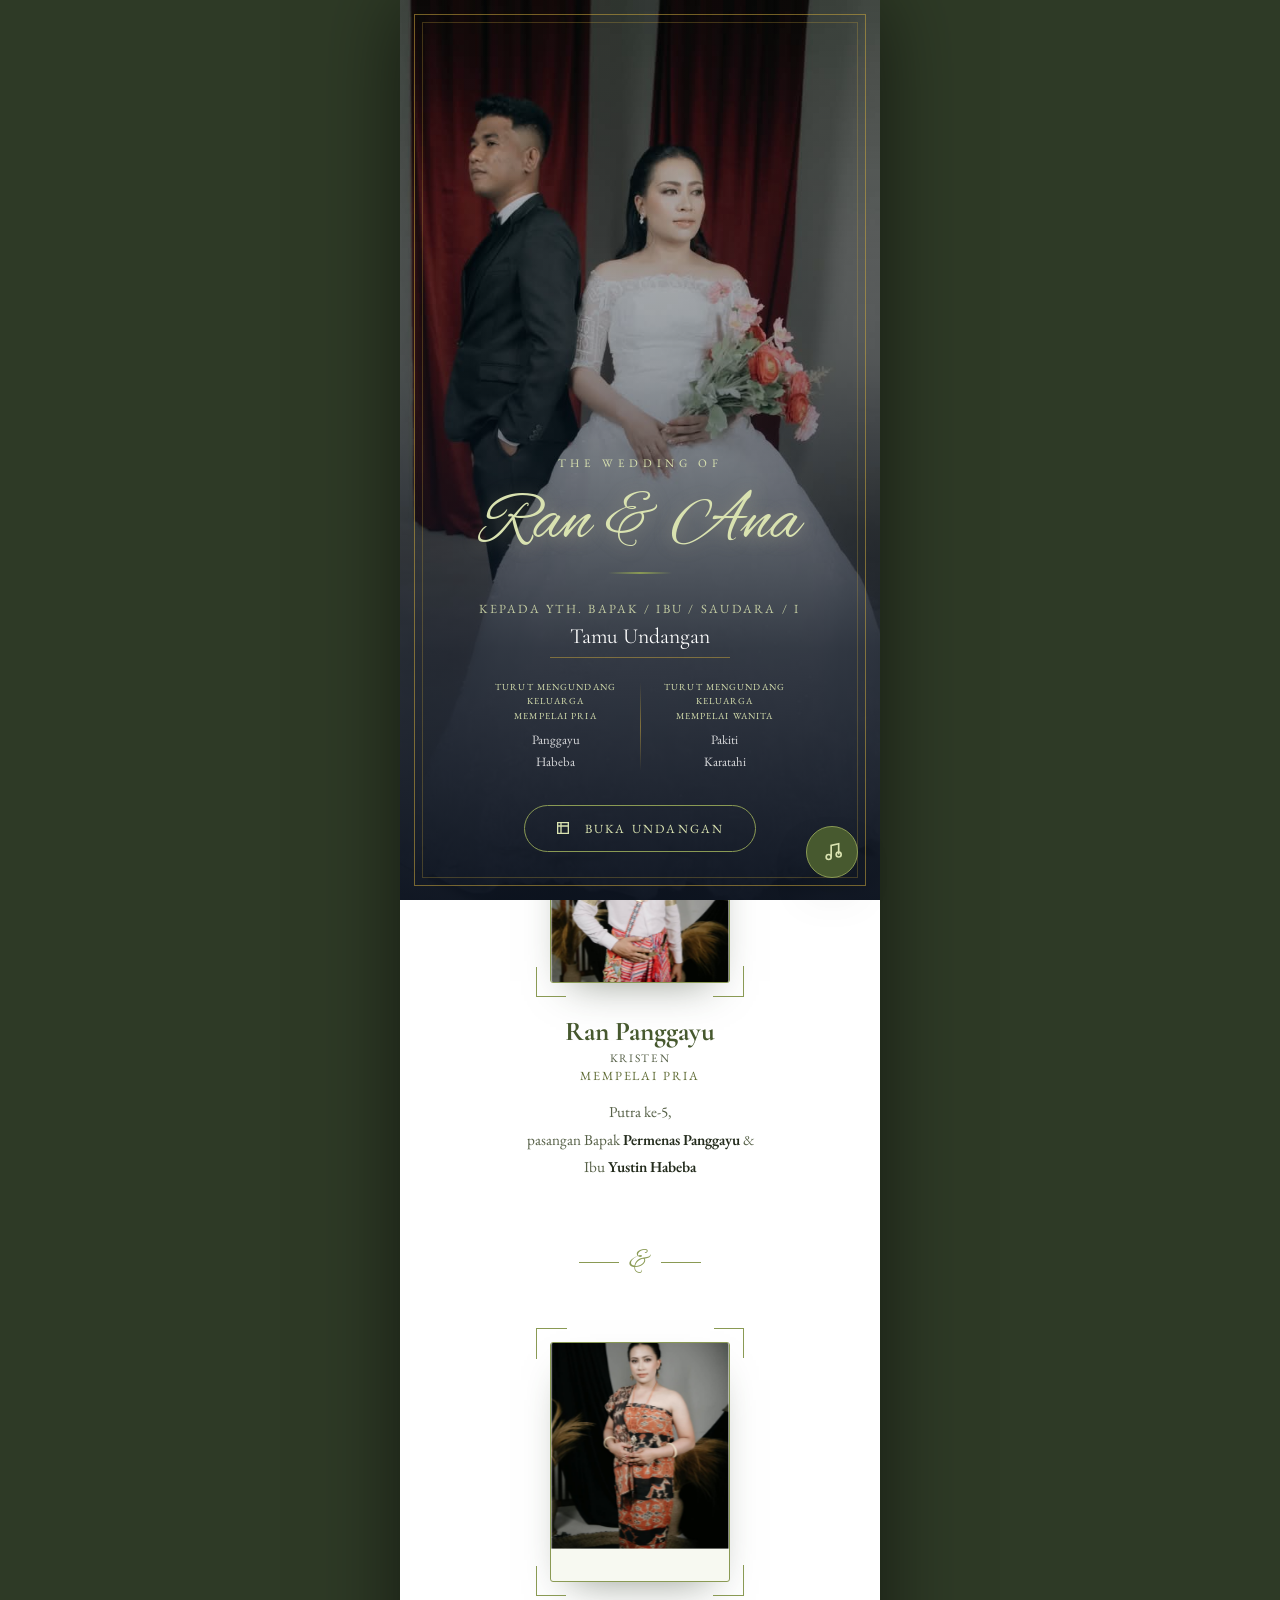
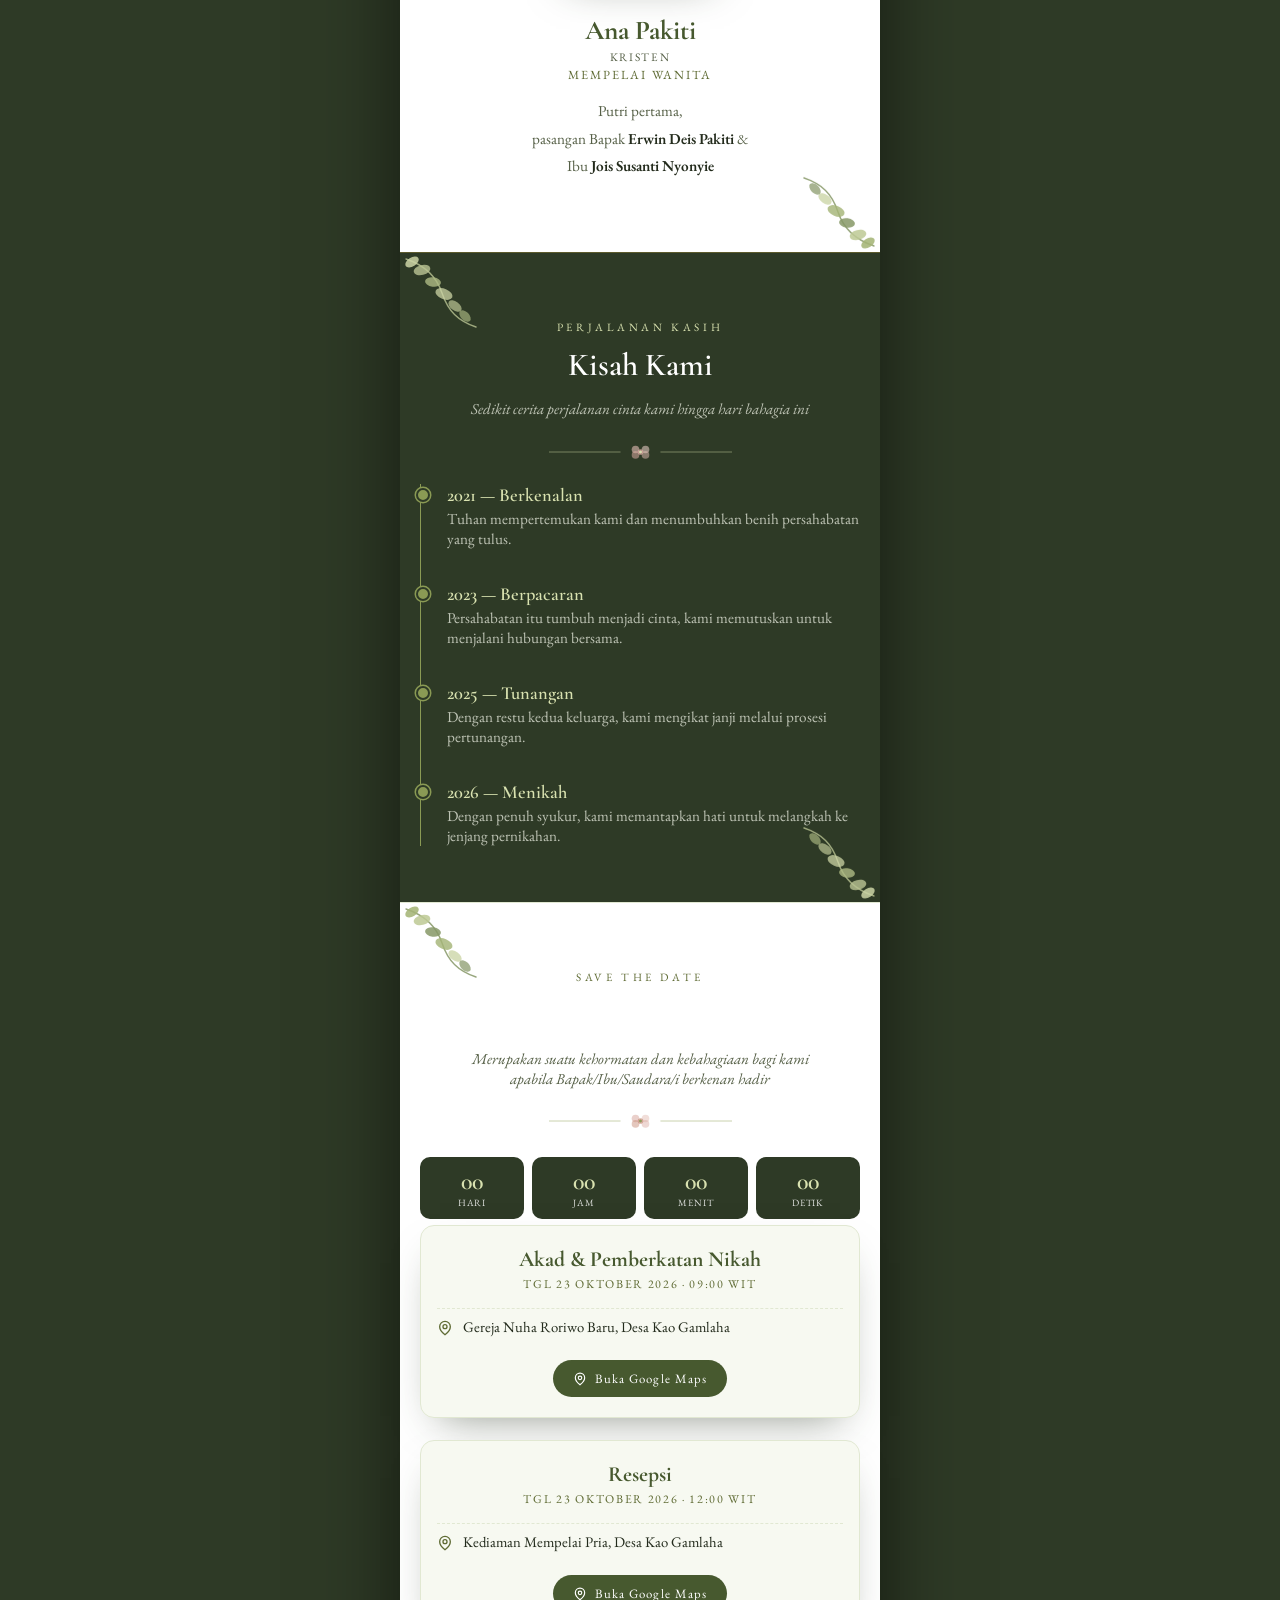
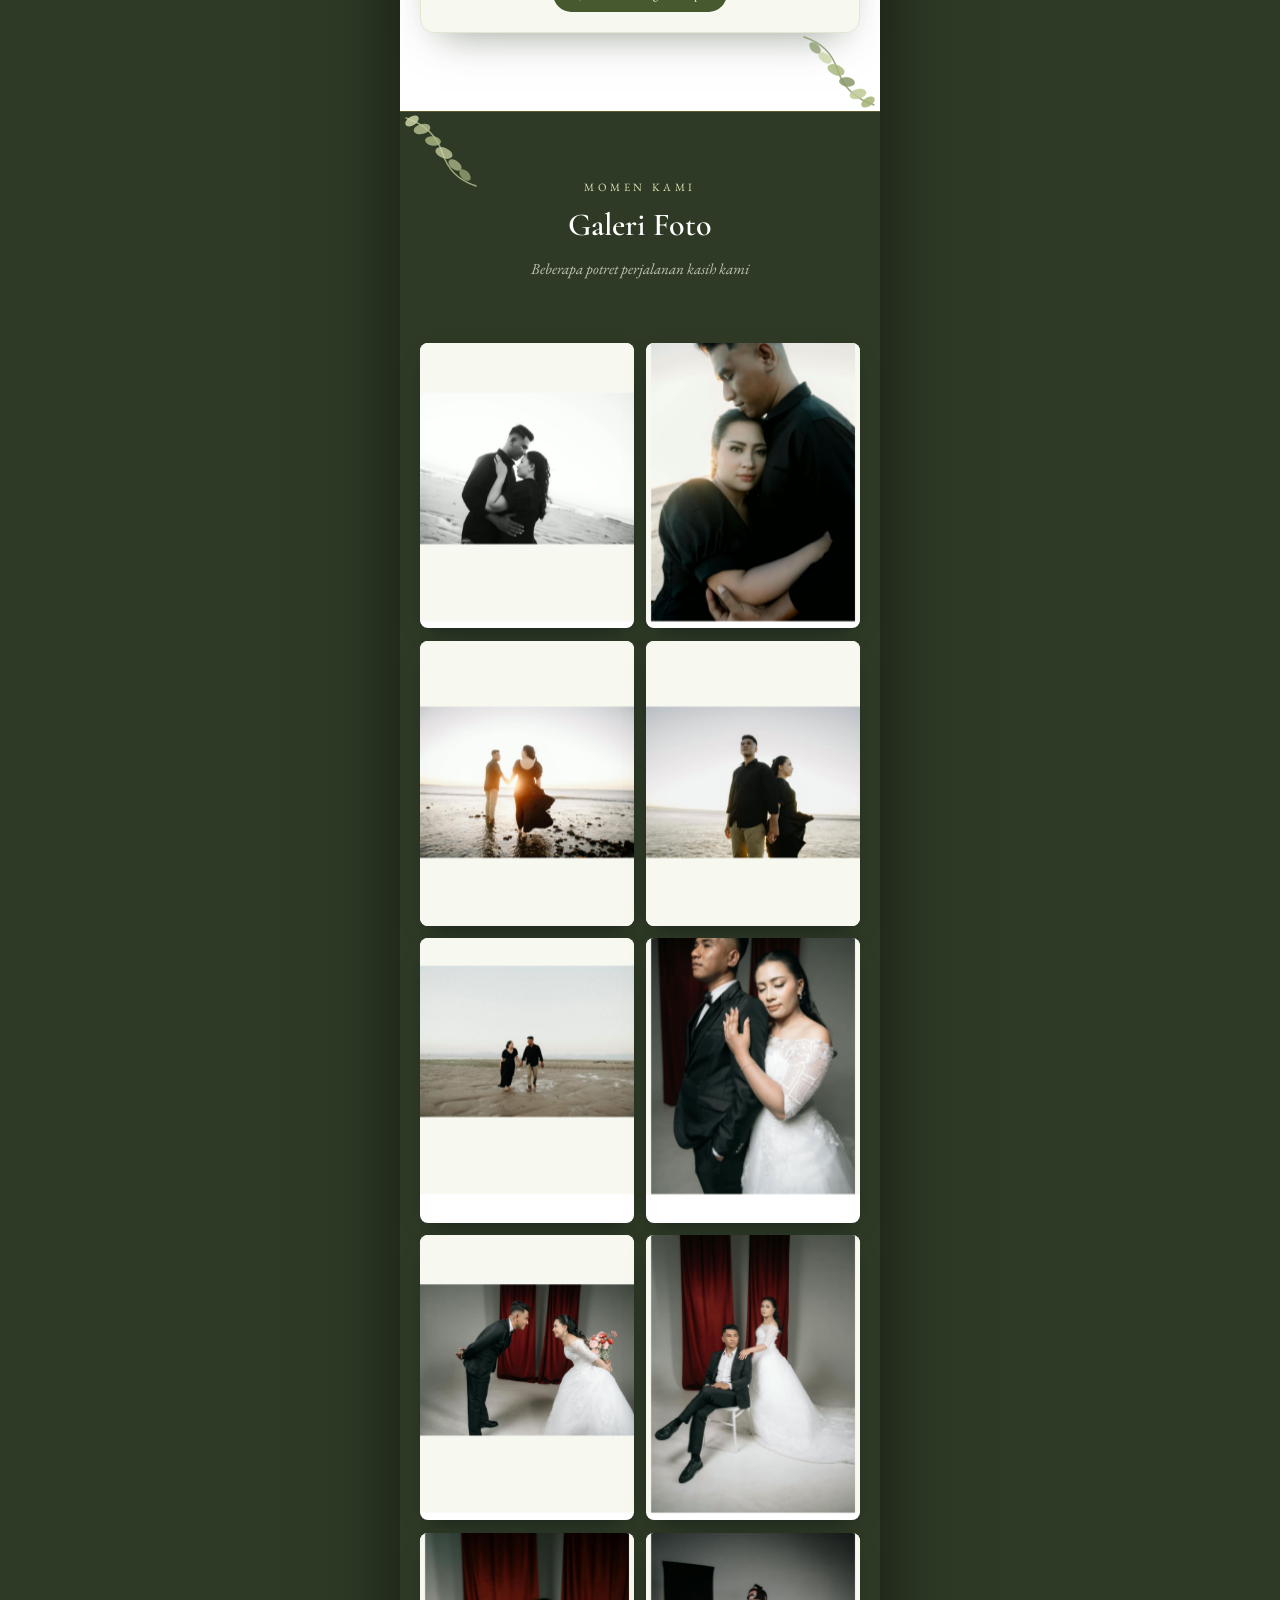
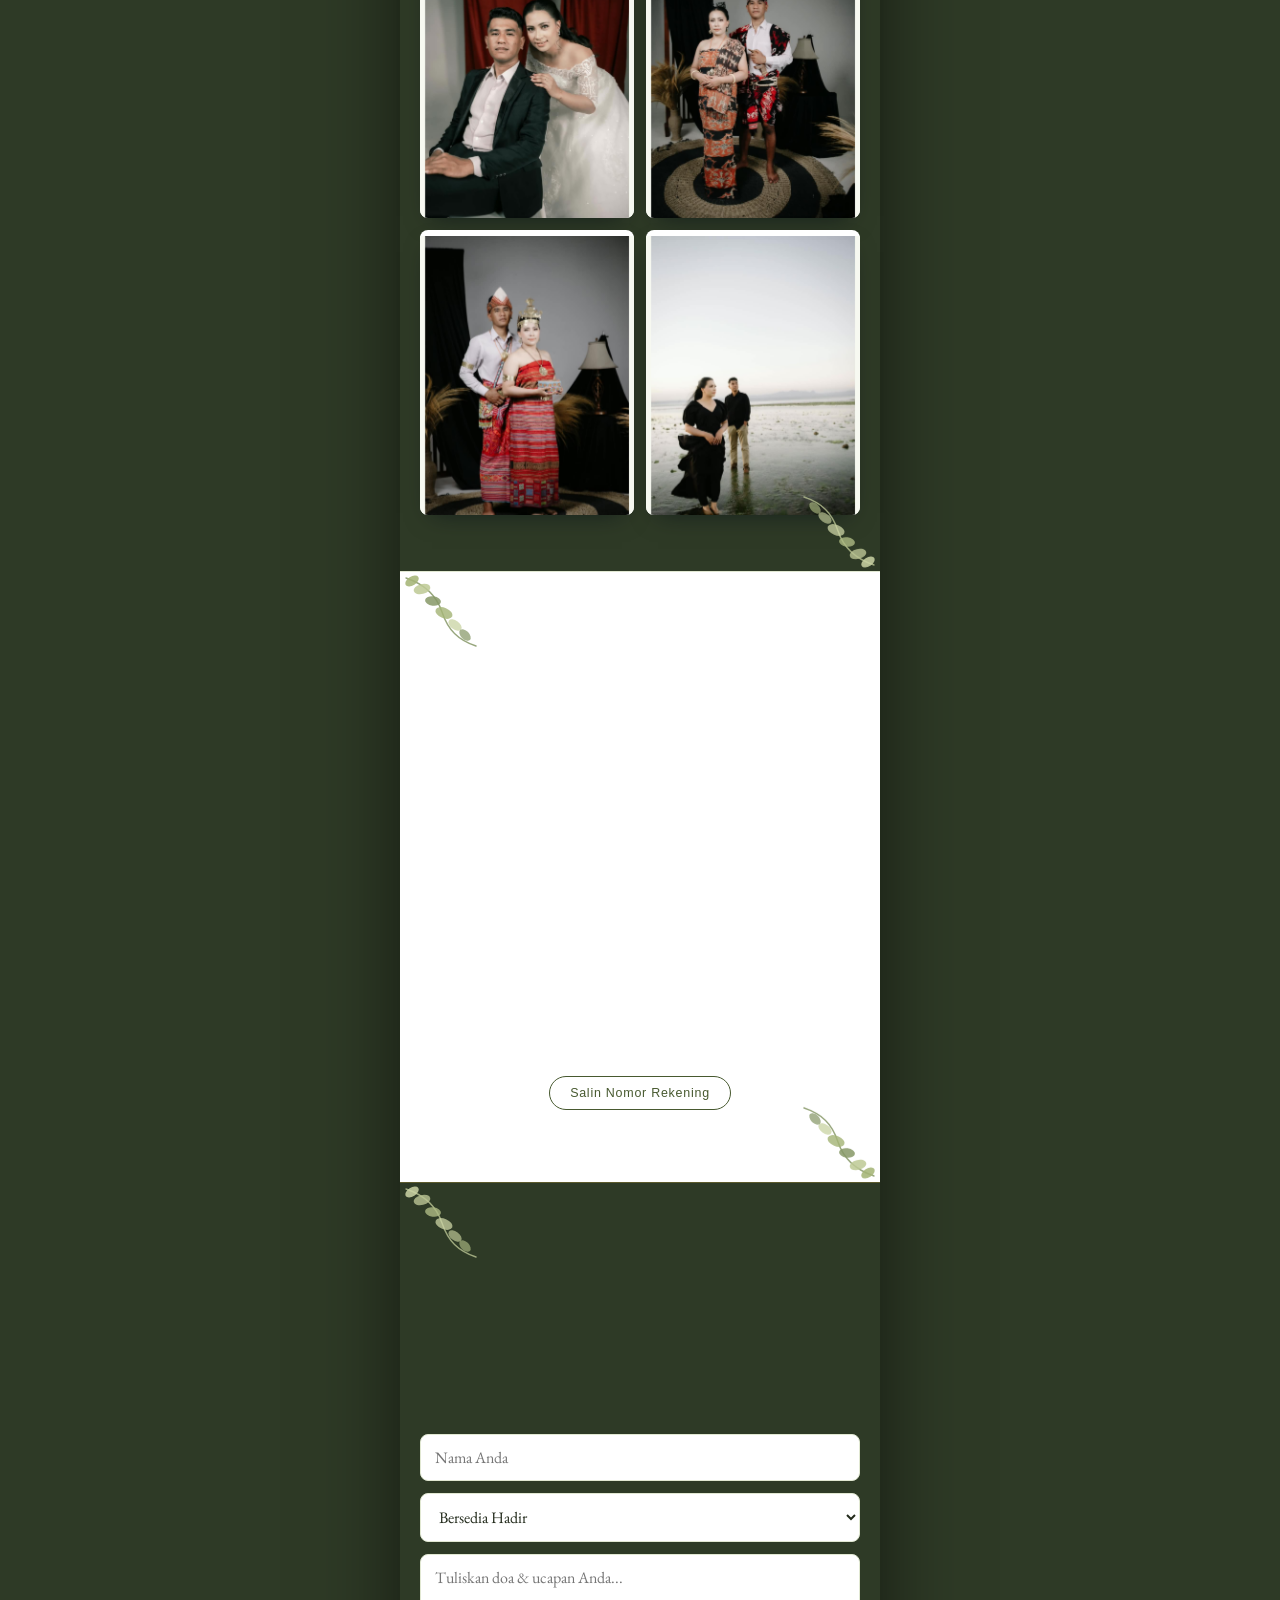
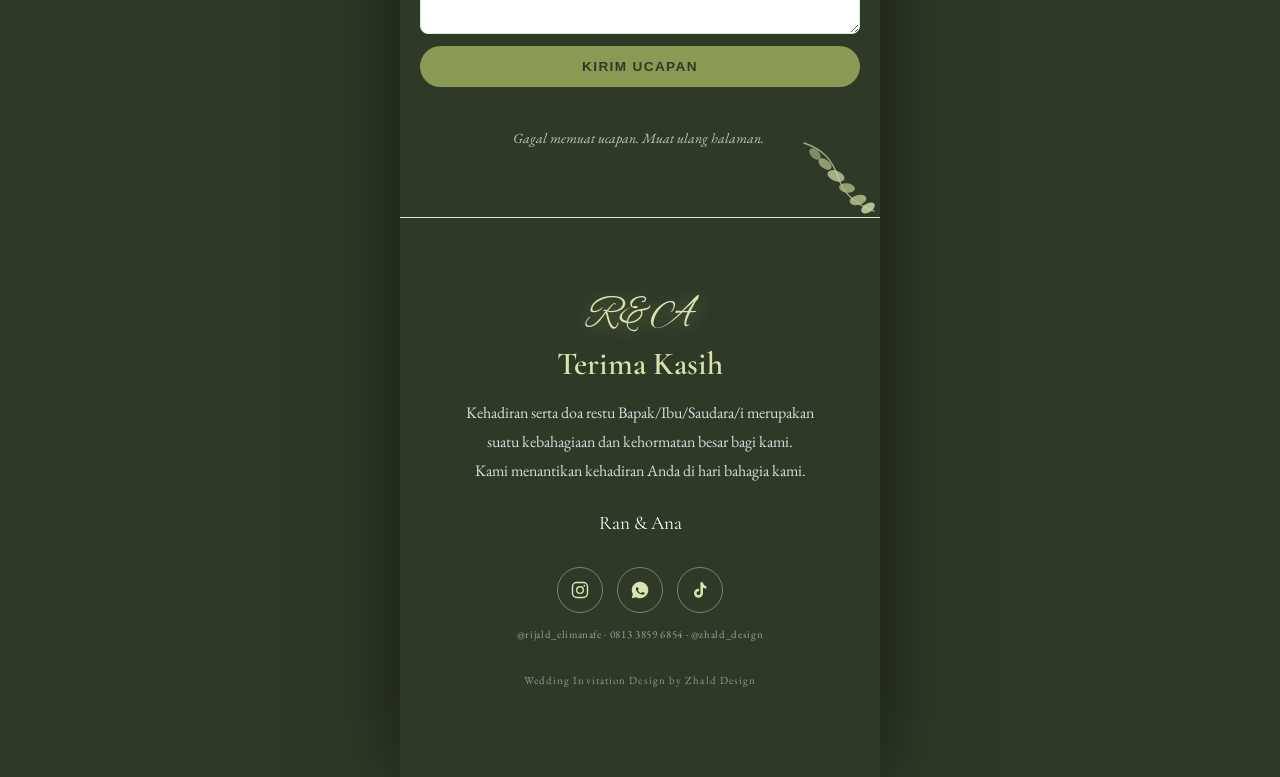
==== commit cdadab3e: "Update index.html" ====
--- a/index.html
+++ b/index.html
@@ -163,7 +163,7 @@
 
       <div class="event-card reveal">
         <h3>Akad &amp; Pemberkatan Nikah</h3>
-        <div class="event-sub">Tgl 23 [Bulan] 2026 · 09:00 WIT</div>
+        <div class="event-sub">Tgl 23 Oktober 2026 · 09:00 WIT</div>
         <div class="event-row">
           <svg width="16" height="16" viewBox="0 0 24 24" fill="none" stroke="currentColor" stroke-width="2"><path d="M20 10c0 6-8 12-8 12S4 16 4 10a8 8 0 0116 0z"/><circle cx="12" cy="10" r="3"/></svg>
           <span>Gereja Nuha Roriwo Baru, Desa Kao Gamlaha</span>
@@ -176,7 +176,7 @@
 
       <div class="event-card reveal">
         <h3>Resepsi</h3>
-        <div class="event-sub">Tgl 23 [Bulan] 2026 · 12:00 WIT</div>
+        <div class="event-sub">Tgl 23 Oktober 2026 · 12:00 WIT</div>
         <div class="event-row">
           <svg width="16" height="16" viewBox="0 0 24 24" fill="none" stroke="currentColor" stroke-width="2"><path d="M20 10c0 6-8 12-8 12S4 16 4 10a8 8 0 0116 0z"/><circle cx="12" cy="10" r="3"/></svg>
           <span>Kediaman Mempelai Pria, Desa Kao Gamlaha</span>
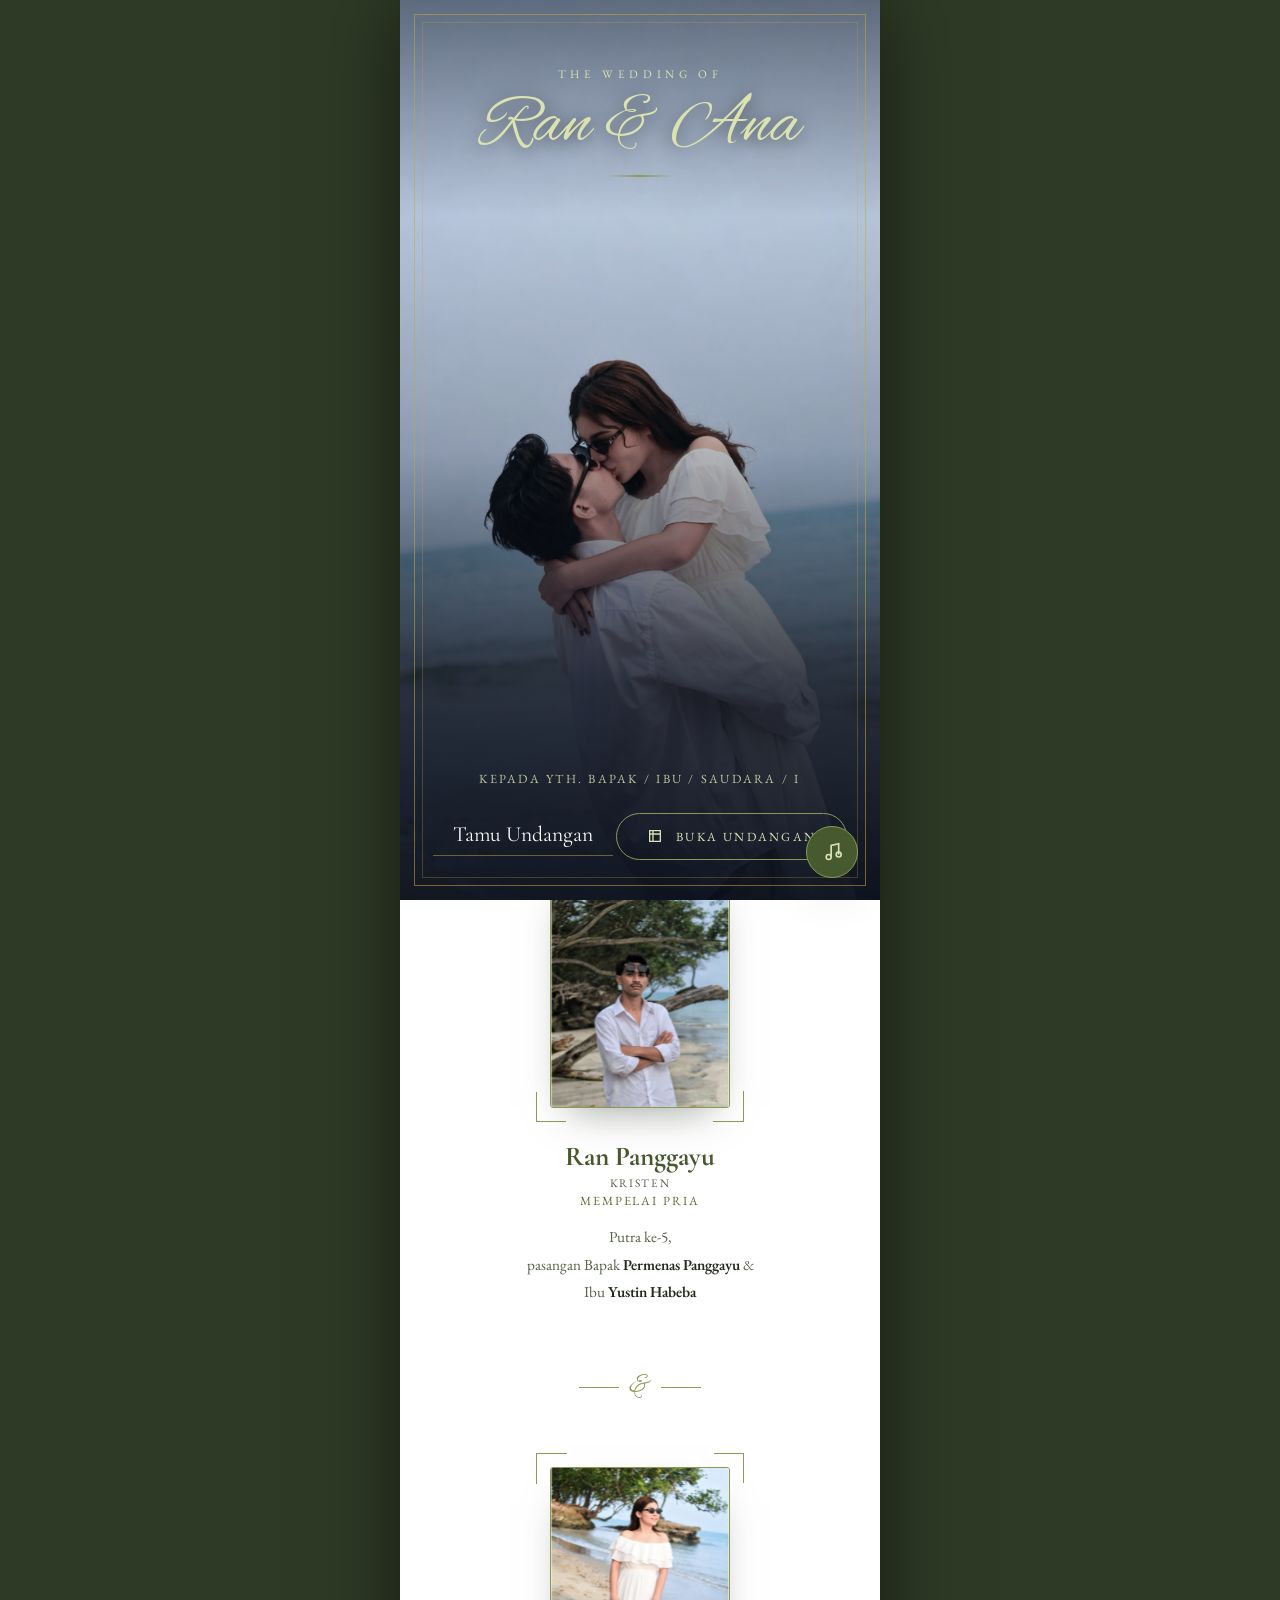
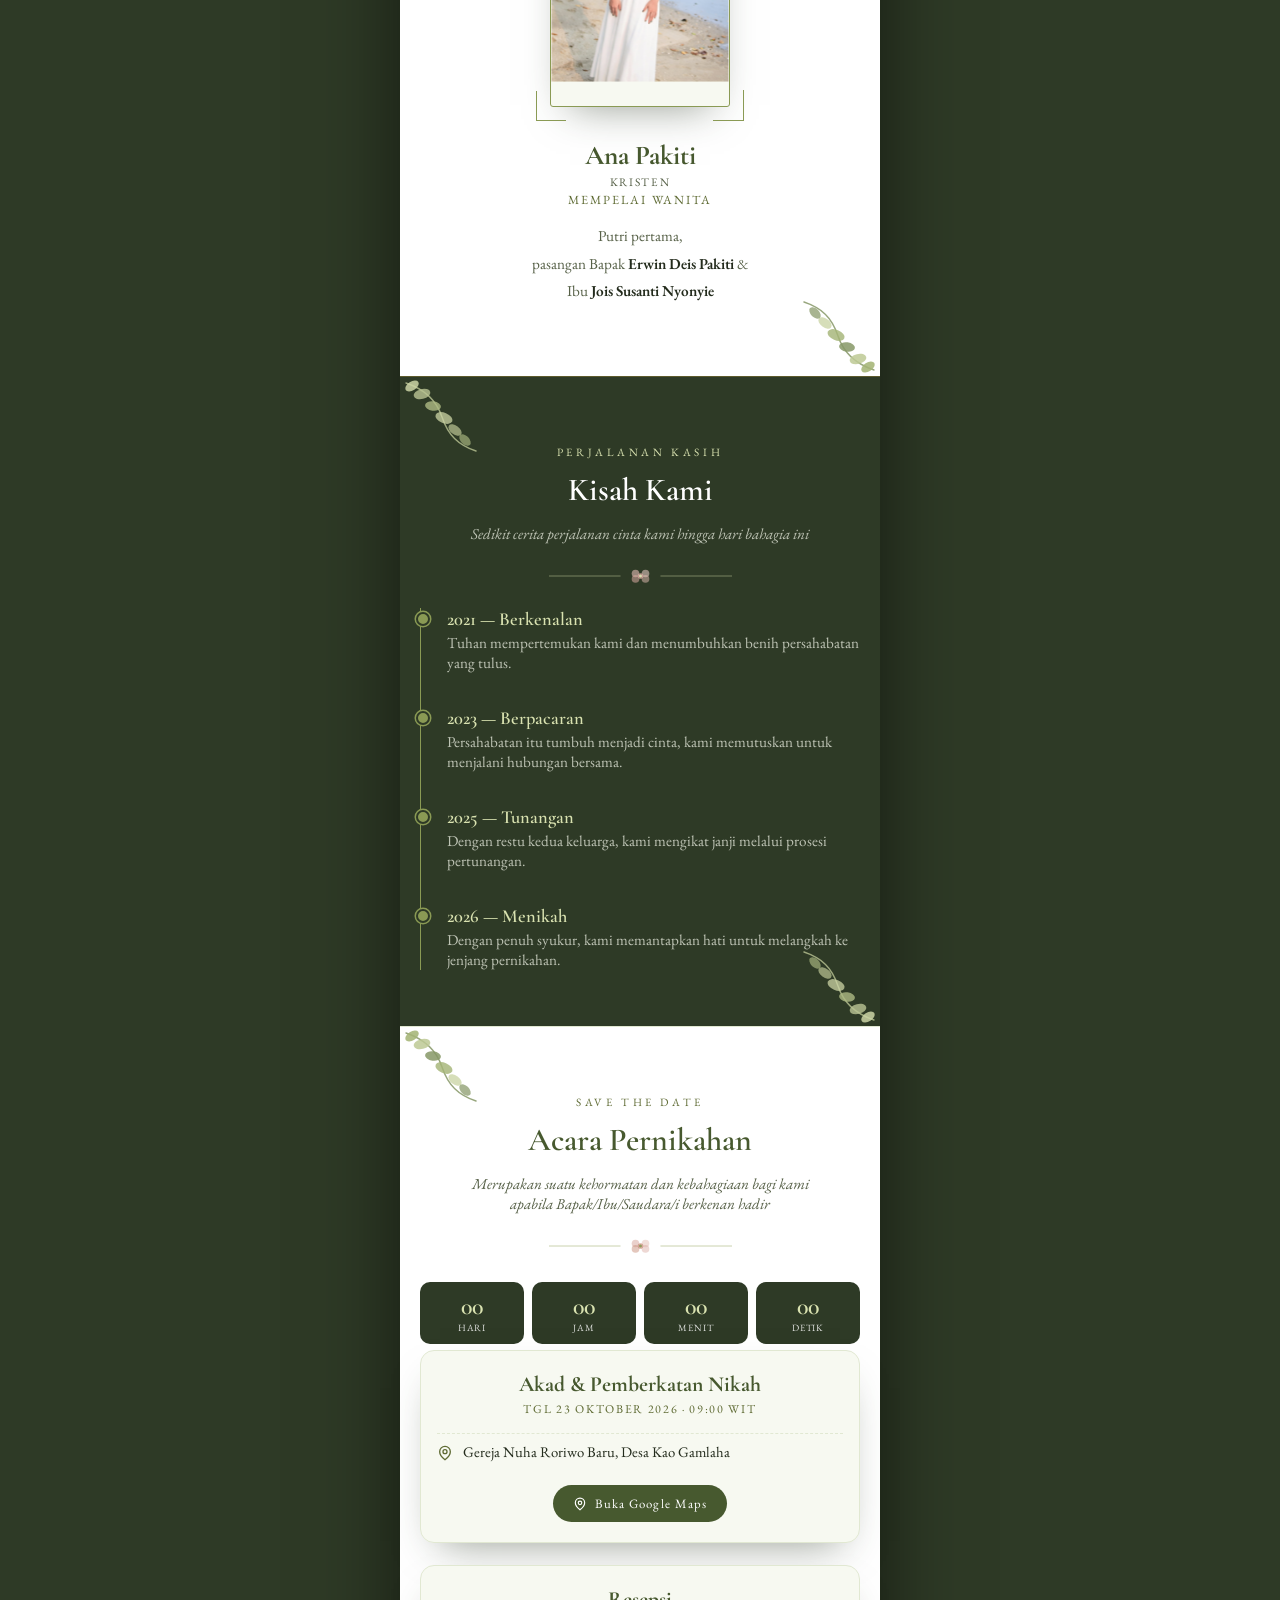
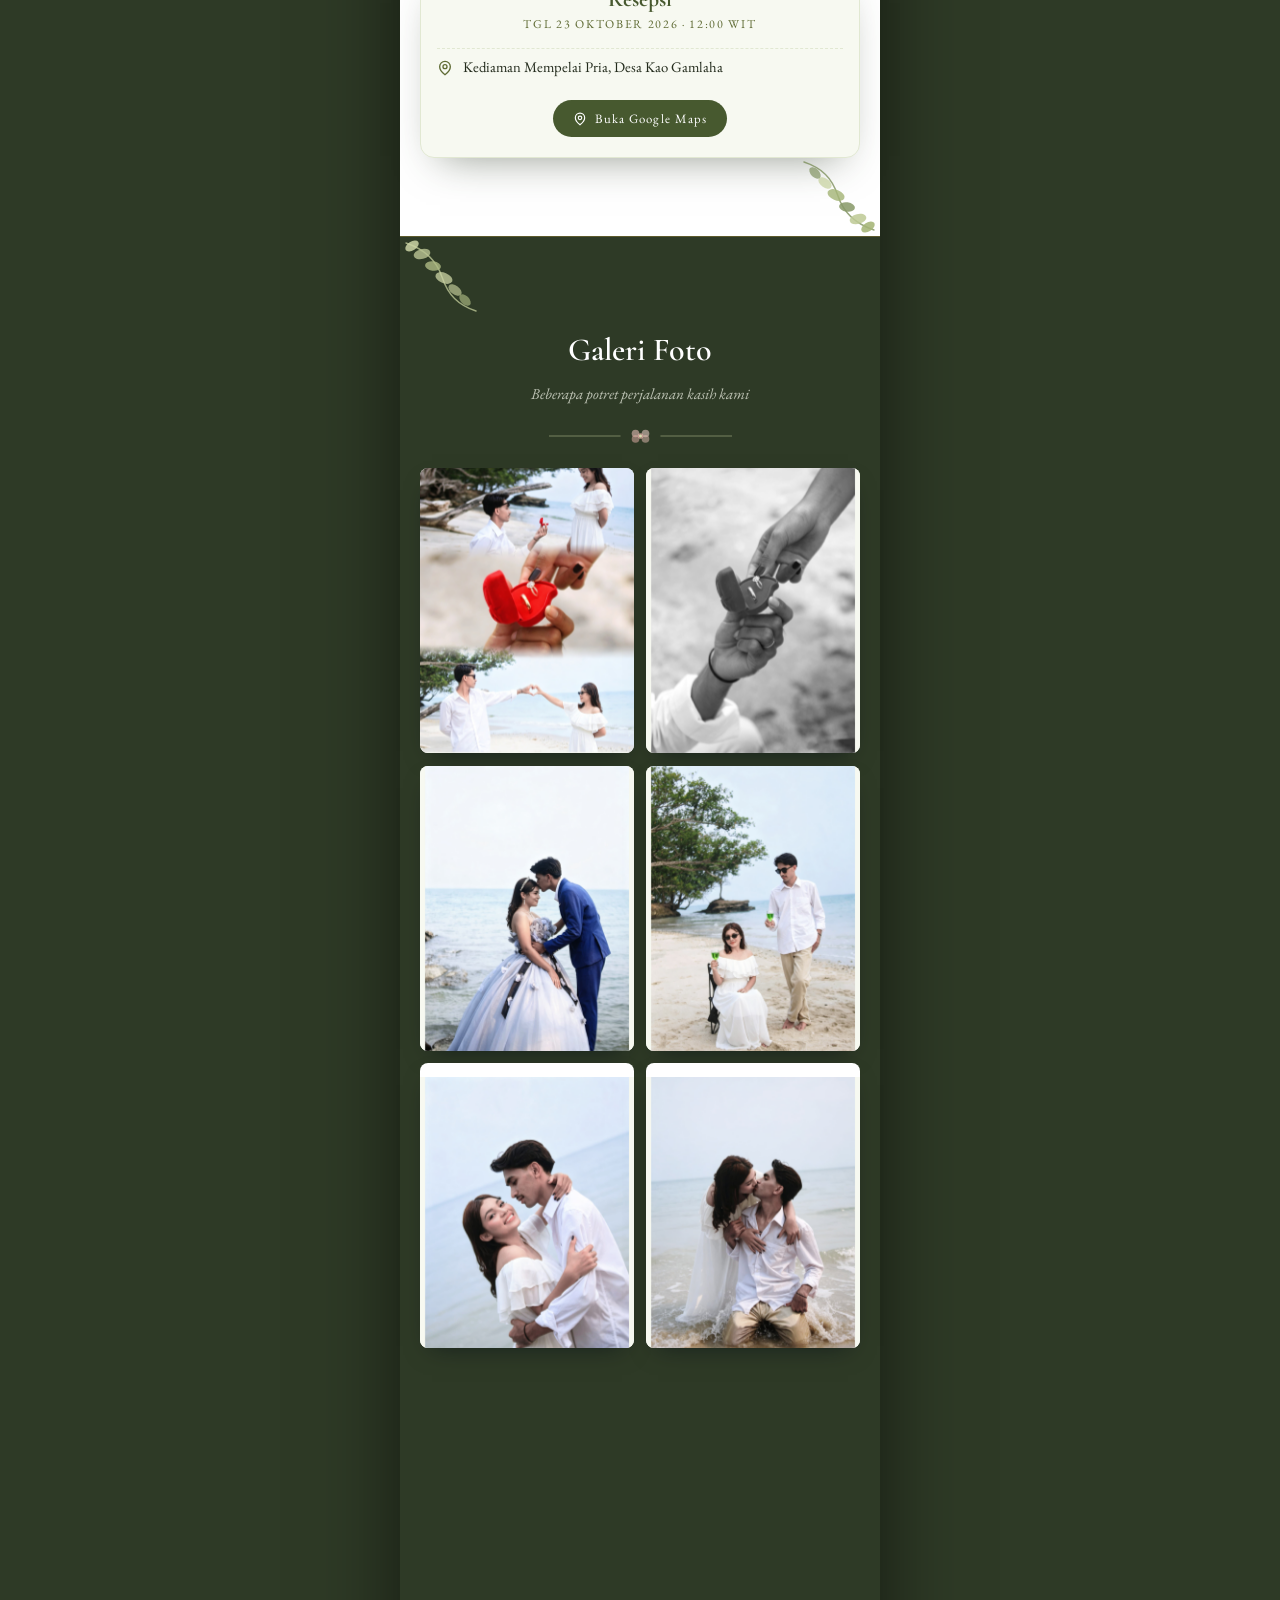
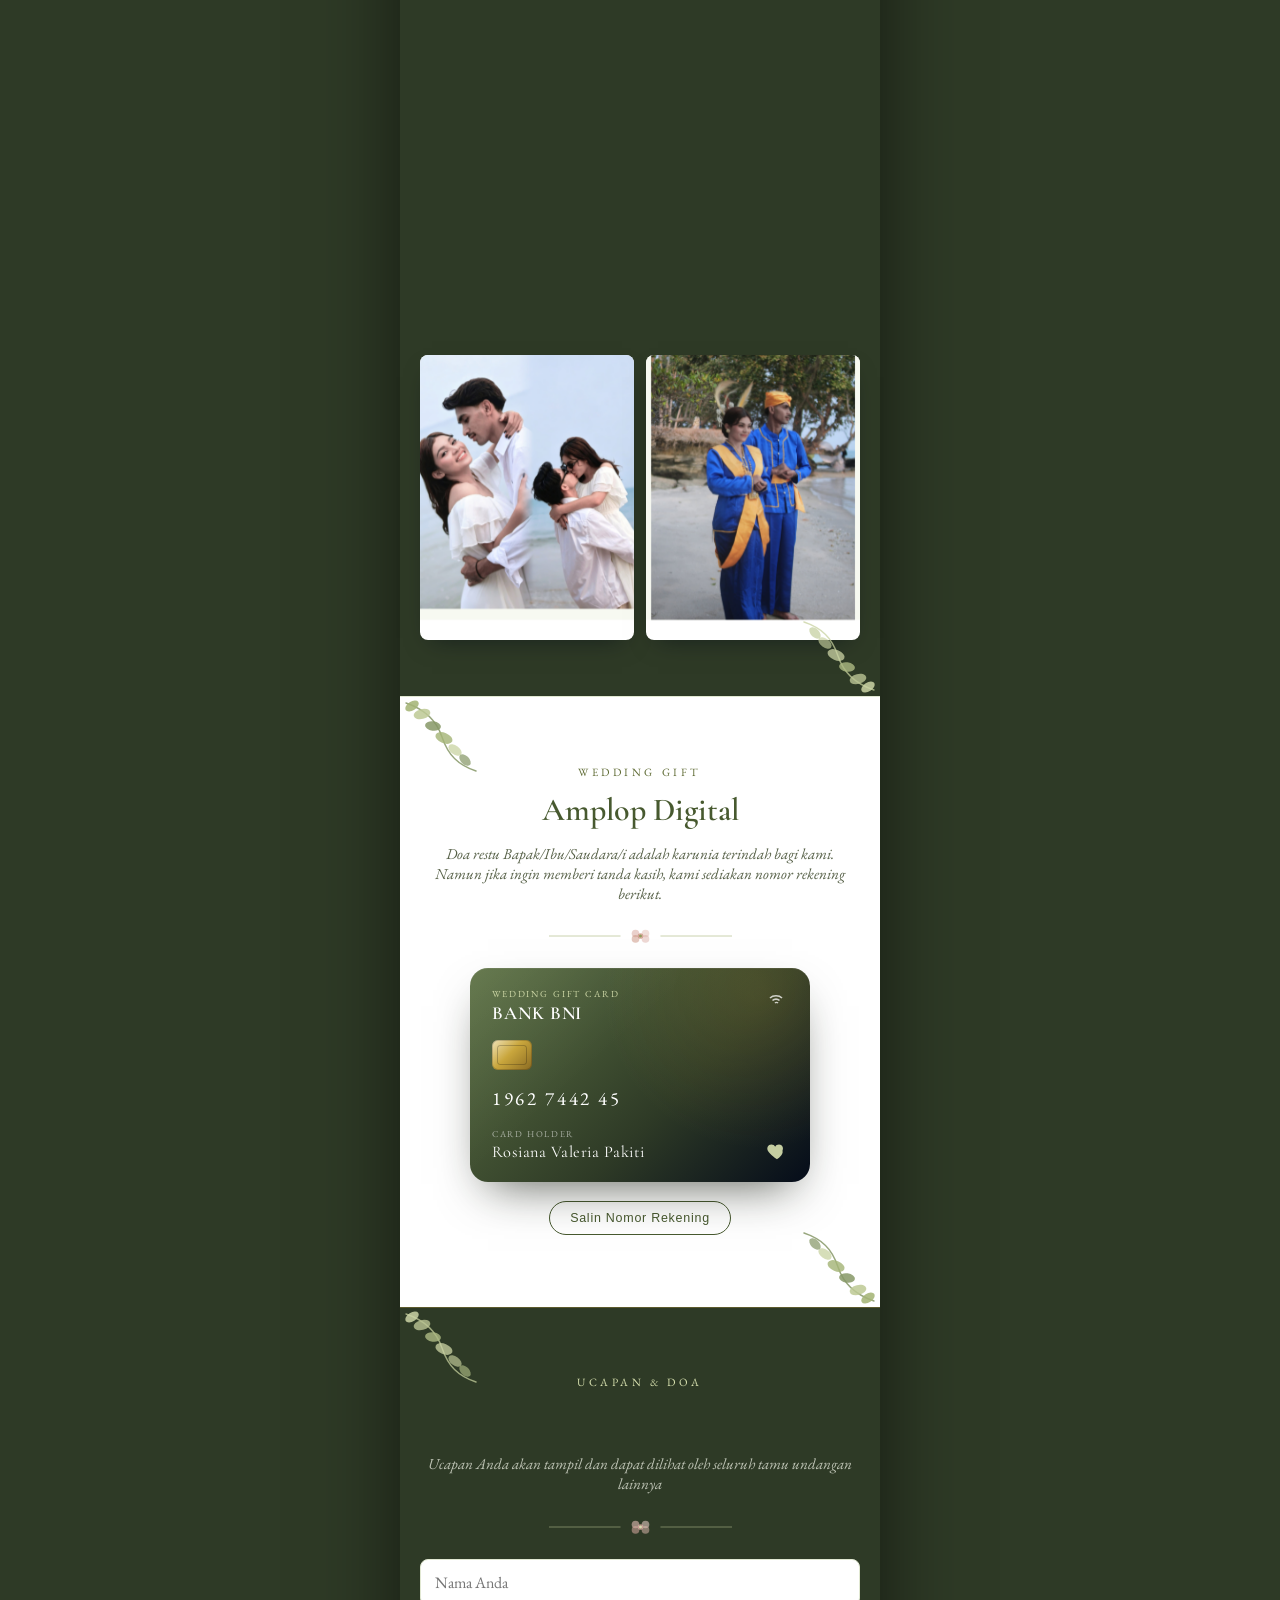
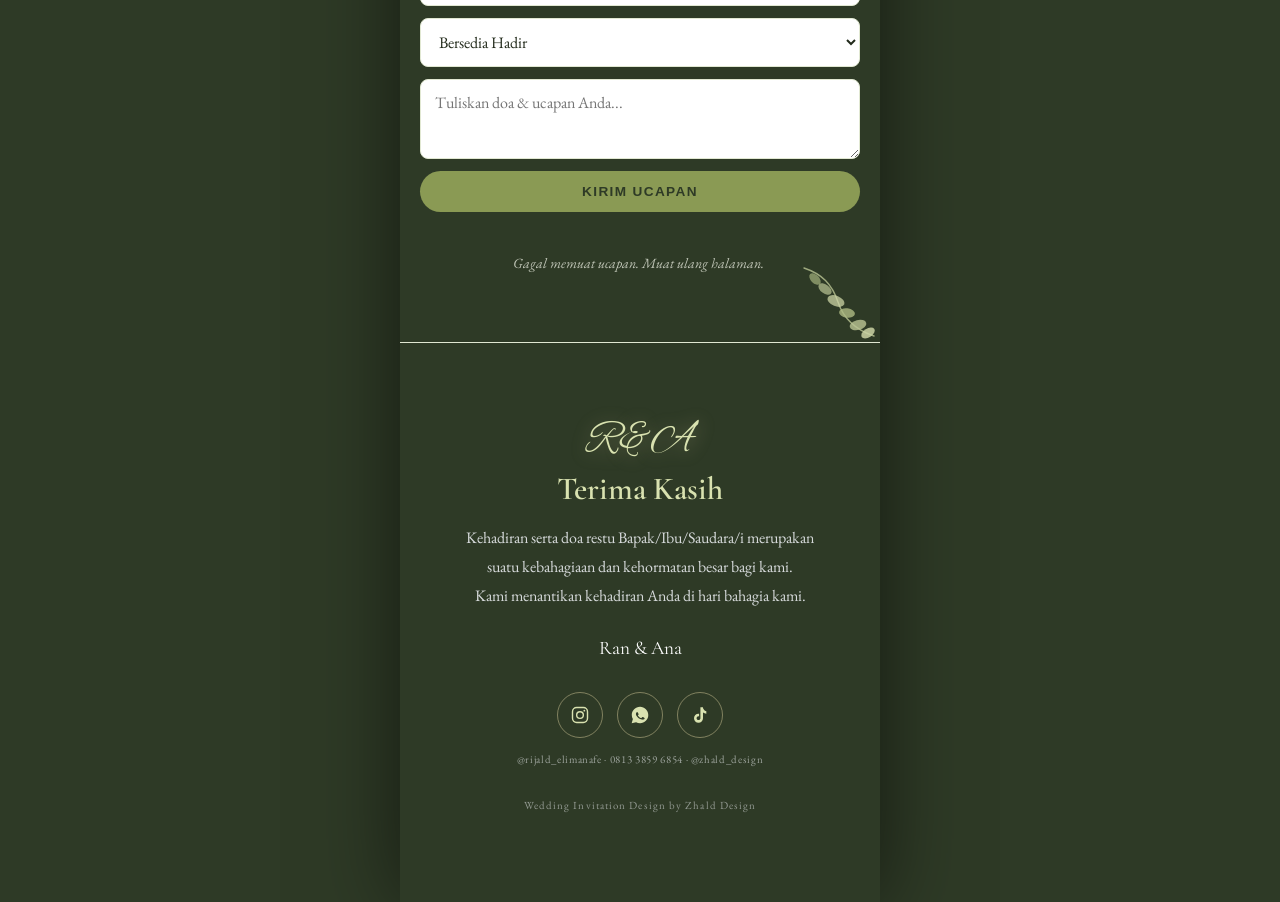
==== commit 98d5bf98: "Add files via upload" ====
--- a/index.html
+++ b/index.html
@@ -23,34 +23,21 @@
   <div id="cover">
     <div class="cover-scrim"></div>
     <div class="cover-inner">
-      <div class="cover-eyebrow">The Wedding Of</div>
-      <div class="cover-monogram">Ran &amp; Ana</div>
-      <div class="hairline"></div>
-      <div class="cover-guest-label">Kepada Yth. Bapak / Ibu / Saudara / i</div>
-      <div class="cover-guest-name" id="guestName">Tamu Undangan</div>
-
-      <div class="cover-family-invite">
-        <div class="fam-col">
-          <span class="fam-col-title">Turut Mengundang Keluarga<br>Mempelai Pria</span>
-          <ol>
-            <li>Panggayu</li>
-            <li>Habeba</li>
-          </ol>
-        </div>
-        <div class="fam-divider"></div>
-        <div class="fam-col">
-          <span class="fam-col-title">Turut Mengundang Keluarga<br>Mempelai Wanita</span>
-          <ol>
-            <li>Pakiti</li>
-            <li>Karatahi</li>
-          </ol>
-        </div>
-      </div>
+      <div class="cover-top">
+        <div class="cover-eyebrow">The Wedding Of</div>
+        <div class="cover-monogram">Ran &amp; Ana</div>
+        <div class="hairline"></div>
+      </div>
+
+      <div class="cover-bottom">
+        <div class="cover-guest-label">Kepada Yth. Bapak / Ibu / Saudara / i</div>
+        <div class="cover-guest-name" id="guestName">Tamu Undangan</div>
 
       <button class="btn-open" id="openBtn" type="button">
         <svg width="16" height="16" viewBox="0 0 24 24" fill="none" stroke="currentColor" stroke-width="2"><path d="M4 4h16v16H4z"/><path d="M4 9h16M9 4v16"/></svg>
         Buka Undangan
       </button>
+      </div>
     </div>
   </div>
 
@@ -73,6 +60,23 @@
         dan dirayakan bersama dalam suka maupun duka."</p>
         <div class="verse-ref">— 1 Korintus 13 (parafrase)</div>
       </div>
+      <div class="cover-family-invite reveal reveal-delay-2">
+          <div class="fam-col">
+            <span class="fam-col-title">Turut Mengundang Keluarga<br>Mempelai Pria</span>
+            <ol>
+              <li>Panggayu</li>
+              <li>Habeba</li>
+            </ol>
+          </div>
+          <div class="fam-divider"></div>
+          <div class="fam-col">
+            <span class="fam-col-title">Turut Mengundang Keluarga<br>Mempelai Wanita</span>
+            <ol>
+              <li>Pakiti</li>
+              <li>Karatahi</li>
+            </ol>
+          </div>
+        </div>
     </section>
 
     <!-- COUPLE -->
--- a/style.css
+++ b/style.css
@@ -135,9 +135,10 @@
 .cover-scrim{
   position:absolute; inset:0; z-index:1;
   background:linear-gradient(180deg,
-    rgba(6,13,26,.18) 0%,
-    rgba(6,13,26,.4) 40%,
-    rgba(6,13,26,.8) 72%,
+    rgba(6,13,26,.55) 0%,
+    rgba(6,13,26,.12) 24%,
+    rgba(6,13,26,.3) 50%,
+    rgba(6,13,26,.8) 76%,
     rgba(6,13,26,.94) 100%);
   pointer-events:none;
 }
@@ -155,7 +156,15 @@
   pointer-events:none;
   z-index:2;
 }
-.cover-inner{ position:relative; z-index:3; }
+.cover-inner{
+  position:relative; z-index:3;
+  width:100%; height:100%;
+  display:flex; flex-direction:column; justify-content:space-between; align-items:center;
+}
+.cover-top{ padding-top:34px; }
+.cover-top .cover-eyebrow{ margin-bottom:10px; }
+.cover-top .cover-monogram{ margin:4px 0 6px; text-shadow:0 2px 18px rgba(0,0,0,.55); }
+.cover-bottom{ padding-bottom:6px; }
 .cover-eyebrow{
   letter-spacing:.4em; text-transform:uppercase;
   font-size:.72rem; color:var(--gold-bright);
@@ -177,7 +186,7 @@
 }
 .cover-guest-label{
   font-size:.78rem; letter-spacing:.18em; text-transform:uppercase;
-  color:var(--gold-bright); opacity:.85; margin-top:26px;
+  color:var(--gold-bright); opacity:.85; margin-top:0;
 }
 .cover-family-invite{
   display:flex; justify-content:center; align-items:flex-start; gap:0;
@@ -210,7 +219,7 @@
   min-width:180px;
 }
 .btn-open{
-  margin-top:34px;
+  margin-top:26px;
   background:transparent;
   border:1px solid var(--gold);
   color:var(--gold-bright);
@@ -298,6 +307,7 @@
   color:var(--gold-bright);
 }
 #quote .cover-monogram{ font-size:2.6rem; margin-bottom:14px; }
+#quote .cover-family-invite{ margin-top:34px; }
 
 /* =========================================================
    5. COUPLE SECTION
@@ -663,7 +673,7 @@
 .couple-name{ font-size:clamp(1.3rem, 6vw, 1.7rem); }
 
 section{ padding:56px 20px; }
-#cover{ padding:32px 22px 48px; }
+#cover{ padding:32px 22px 34px; }
 
 .countdown{ flex-wrap:wrap; gap:8px; }
 .cd-box{ min-width:0; flex:1 1 64px; padding:10px 6px; }
